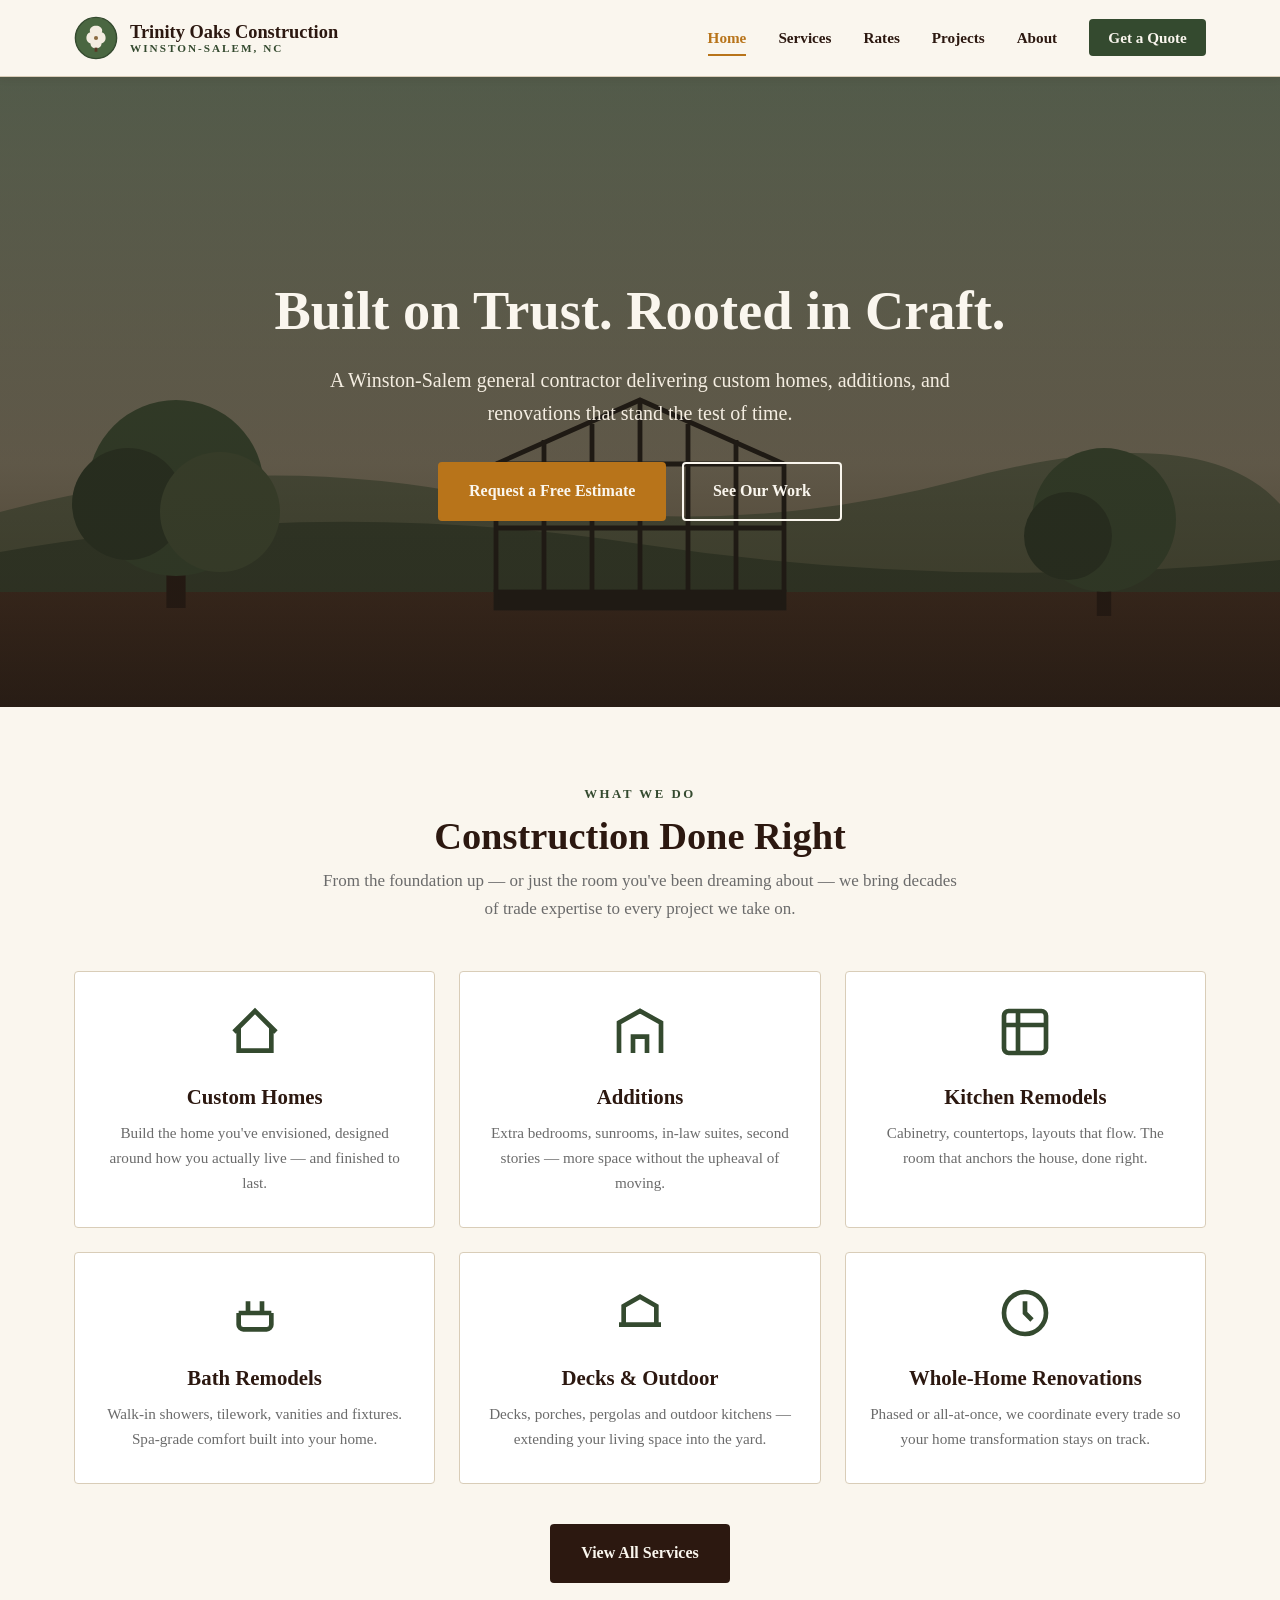
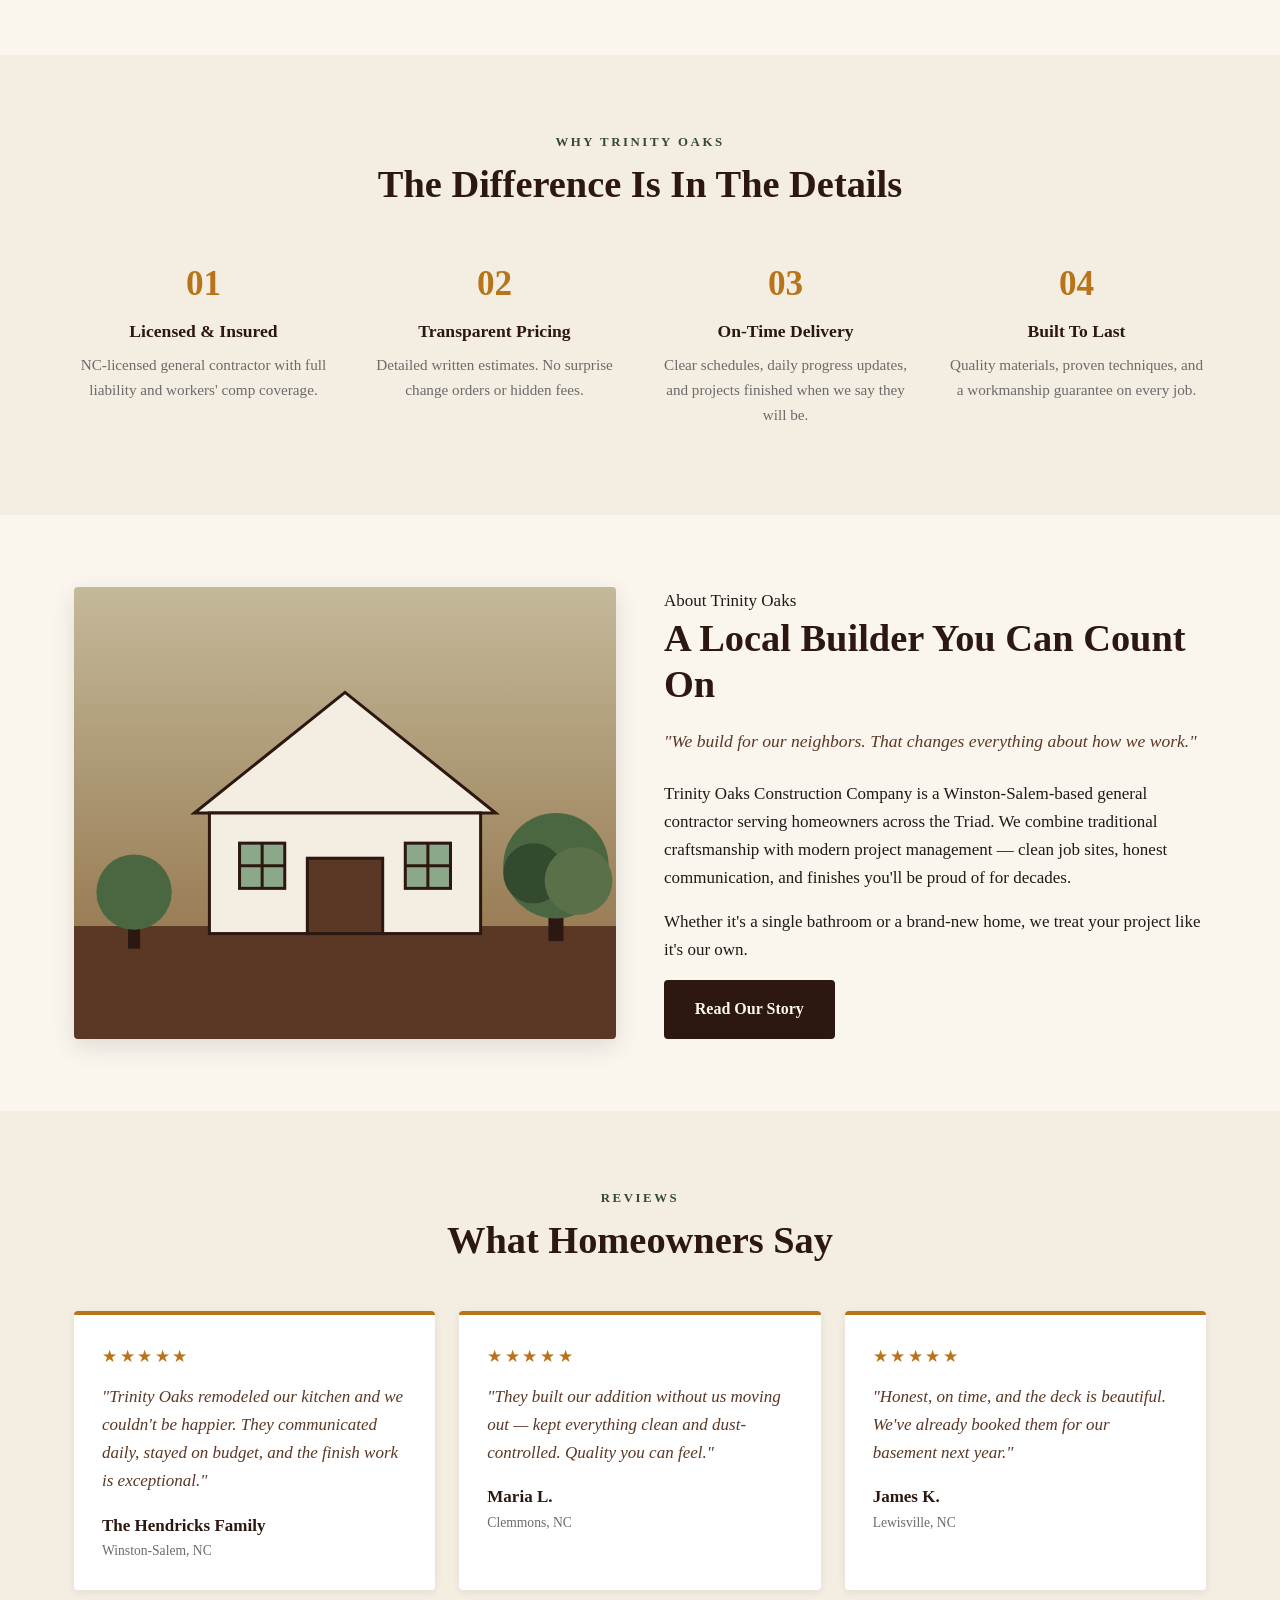
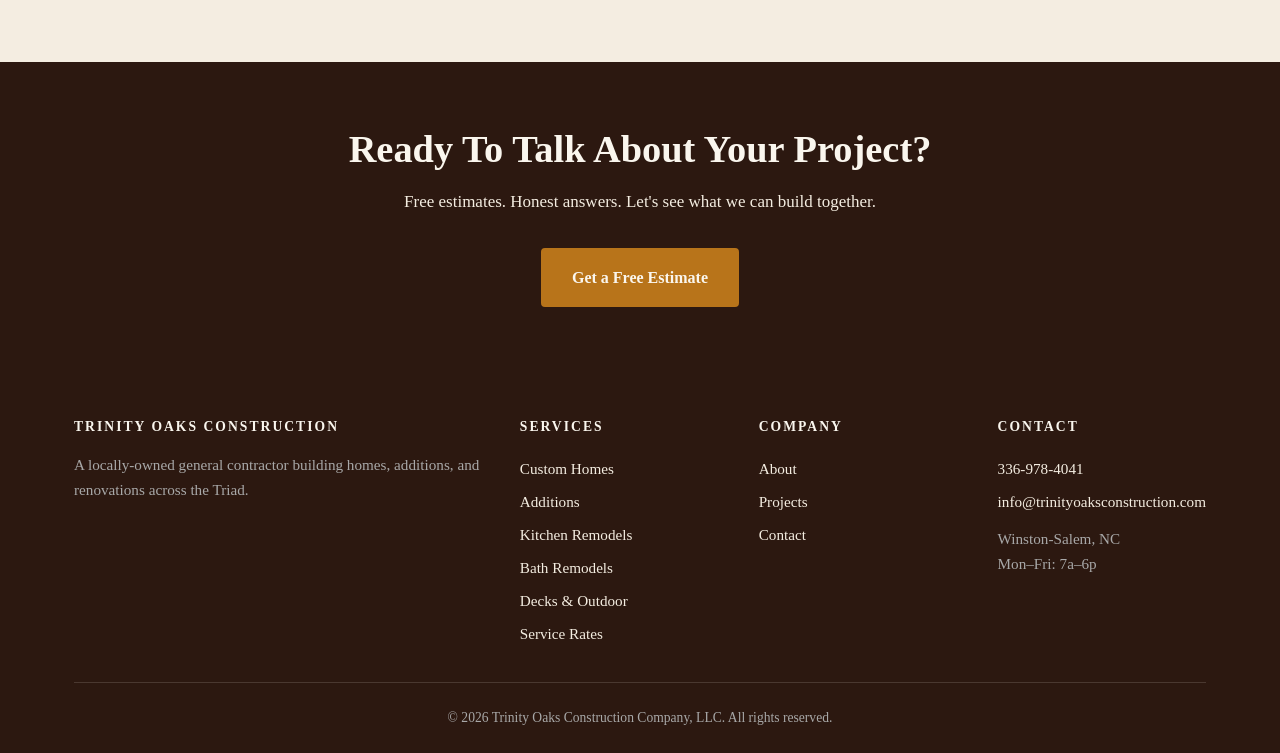
==== site/index.html @ 6d0a5853 "init commit" ====
<!DOCTYPE html>
<html lang="en">
<head>
  <meta charset="UTF-8">
  <meta name="viewport" content="width=device-width, initial-scale=1.0">
  <title>Trinity Oaks Construction Company | Winston-Salem, NC General Contractor</title>
  <meta name="description" content="Trinity Oaks Construction Company is a Winston-Salem, NC general contractor specializing in custom homes, additions, kitchen and bath remodels, and decks. Quality craftsmanship rooted in trust.">
  <meta name="keywords" content="Trinity Oaks Construction, Winston-Salem contractor, NC general contractor, home remodeling, custom homes, additions">
  <link rel="icon" type="image/svg+xml" href="images/logo.svg">
  <link rel="stylesheet" href="css/styles.css">
  <meta property="og:title" content="Trinity Oaks Construction Company">
  <meta property="og:description" content="Winston-Salem general contractor. Custom homes, additions, remodels, and outdoor living.">
  <meta property="og:type" content="website">
</head>
<body>
  <header class="site-header">
    <div class="header-inner">
      <a class="brand" href="index.html">
        <img class="brand-mark" src="images/logo.svg" alt="">
        <span class="brand-text">
          Trinity Oaks Construction
          <small>Winston-Salem, NC</small>
        </span>
      </a>
      <button class="nav-toggle" aria-label="Toggle menu" aria-expanded="false">&#9776;</button>
      <nav>
        <ul class="nav-list">
          <li><a href="index.html" class="active">Home</a></li>
          <li><a href="services.html">Services</a></li>
          <li><a href="rates.html">Rates</a></li>
          <li><a href="projects.html">Projects</a></li>
          <li><a href="about.html">About</a></li>
          <li><a href="contact.html" class="nav-cta">Get a Quote</a></li>
        </ul>
      </nav>
    </div>
  </header>

  <main>
    <section class="hero">
      <div>
        <h1>Built on Trust. Rooted in Craft.</h1>
        <p class="subhead">A Winston-Salem general contractor delivering custom homes, additions, and renovations that stand the test of time.</p>
        <div class="hero-actions">
          <a href="contact.html" class="btn btn-primary">Request a Free Estimate</a>
          <a href="projects.html" class="btn btn-outline">See Our Work</a>
        </div>
      </div>
    </section>

    <section>
      <div class="container">
        <div class="section-heading">
          <span class="eyebrow">What We Do</span>
          <h2>Construction Done Right</h2>
          <p>From the foundation up — or just the room you've been dreaming about — we bring decades of trade expertise to every project we take on.</p>
        </div>

        <div class="services-grid">
          <div class="service-card">
            <svg class="icon" viewBox="0 0 24 24" fill="none" stroke="currentColor" stroke-width="2"><path d="M3 12l9-9 9 9M5 10v10h14V10"/></svg>
            <h3>Custom Homes</h3>
            <p>Build the home you've envisioned, designed around how you actually live — and finished to last.</p>
          </div>
          <div class="service-card">
            <svg class="icon" viewBox="0 0 24 24" fill="none" stroke="currentColor" stroke-width="2"><path d="M3 21V8l9-5 9 5v13M9 21v-7h6v7"/></svg>
            <h3>Additions</h3>
            <p>Extra bedrooms, sunrooms, in-law suites, second stories — more space without the upheaval of moving.</p>
          </div>
          <div class="service-card">
            <svg class="icon" viewBox="0 0 24 24" fill="none" stroke="currentColor" stroke-width="2"><rect x="3" y="3" width="18" height="18" rx="2"/><path d="M3 9h18M9 3v18"/></svg>
            <h3>Kitchen Remodels</h3>
            <p>Cabinetry, countertops, layouts that flow. The room that anchors the house, done right.</p>
          </div>
          <div class="service-card">
            <svg class="icon" viewBox="0 0 24 24" fill="none" stroke="currentColor" stroke-width="2"><path d="M5 12h14M5 12v5a2 2 0 002 2h10a2 2 0 002-2v-5M9 7v5M15 7v5"/></svg>
            <h3>Bath Remodels</h3>
            <p>Walk-in showers, tilework, vanities and fixtures. Spa-grade comfort built into your home.</p>
          </div>
          <div class="service-card">
            <svg class="icon" viewBox="0 0 24 24" fill="none" stroke="currentColor" stroke-width="2"><path d="M3 17h18M5 17V9l7-4 7 4v8"/></svg>
            <h3>Decks &amp; Outdoor</h3>
            <p>Decks, porches, pergolas and outdoor kitchens — extending your living space into the yard.</p>
          </div>
          <div class="service-card">
            <svg class="icon" viewBox="0 0 24 24" fill="none" stroke="currentColor" stroke-width="2"><circle cx="12" cy="12" r="9"/><path d="M12 7v5l3 3"/></svg>
            <h3>Whole-Home Renovations</h3>
            <p>Phased or all-at-once, we coordinate every trade so your home transformation stays on track.</p>
          </div>
        </div>

        <div style="text-align:center; margin-top:2.5rem;">
          <a href="services.html" class="btn btn-dark">View All Services</a>
        </div>
      </div>
    </section>

    <section class="features-band">
      <div class="container">
        <div class="section-heading">
          <span class="eyebrow">Why Trinity Oaks</span>
          <h2>The Difference Is In The Details</h2>
        </div>
        <div class="features-grid">
          <div class="feature">
            <div class="num">01</div>
            <h3>Licensed &amp; Insured</h3>
            <p>NC-licensed general contractor with full liability and workers' comp coverage.</p>
          </div>
          <div class="feature">
            <div class="num">02</div>
            <h3>Transparent Pricing</h3>
            <p>Detailed written estimates. No surprise change orders or hidden fees.</p>
          </div>
          <div class="feature">
            <div class="num">03</div>
            <h3>On-Time Delivery</h3>
            <p>Clear schedules, daily progress updates, and projects finished when we say they will be.</p>
          </div>
          <div class="feature">
            <div class="num">04</div>
            <h3>Built To Last</h3>
            <p>Quality materials, proven techniques, and a workmanship guarantee on every job.</p>
          </div>
        </div>
      </div>
    </section>

    <section>
      <div class="container">
        <div class="about-grid">
          <div class="about-image" role="img" aria-label="Quality residential construction"></div>
          <div class="about-text">
            <span class="eyebrow">About Trinity Oaks</span>
            <h2>A Local Builder You Can Count On</h2>
            <p class="lead">"We build for our neighbors. That changes everything about how we work."</p>
            <p>Trinity Oaks Construction Company is a Winston-Salem-based general contractor serving homeowners across the Triad. We combine traditional craftsmanship with modern project management — clean job sites, honest communication, and finishes you'll be proud of for decades.</p>
            <p>Whether it's a single bathroom or a brand-new home, we treat your project like it's our own.</p>
            <a href="about.html" class="btn btn-dark">Read Our Story</a>
          </div>
        </div>
      </div>
    </section>

    <section class="features-band">
      <div class="container">
        <div class="section-heading">
          <span class="eyebrow">Reviews</span>
          <h2>What Homeowners Say</h2>
        </div>
        <div class="testimonials">
          <div class="testimonial">
            <div class="stars">&#9733;&#9733;&#9733;&#9733;&#9733;</div>
            <p>"Trinity Oaks remodeled our kitchen and we couldn't be happier. They communicated daily, stayed on budget, and the finish work is exceptional."</p>
            <cite>The Hendricks Family<small>Winston-Salem, NC</small></cite>
          </div>
          <div class="testimonial">
            <div class="stars">&#9733;&#9733;&#9733;&#9733;&#9733;</div>
            <p>"They built our addition without us moving out — kept everything clean and dust-controlled. Quality you can feel."</p>
            <cite>Maria L.<small>Clemmons, NC</small></cite>
          </div>
          <div class="testimonial">
            <div class="stars">&#9733;&#9733;&#9733;&#9733;&#9733;</div>
            <p>"Honest, on time, and the deck is beautiful. We've already booked them for our basement next year."</p>
            <cite>James K.<small>Lewisville, NC</small></cite>
          </div>
        </div>
      </div>
    </section>

    <section class="cta-band">
      <div>
        <h2>Ready To Talk About Your Project?</h2>
        <p>Free estimates. Honest answers. Let's see what we can build together.</p>
        <a href="contact.html" class="btn btn-primary">Get a Free Estimate</a>
      </div>
    </section>
  </main>

  <footer class="site-footer">
    <div class="container">
      <div class="footer-grid">
        <div class="footer-brand">
          <h4>Trinity Oaks Construction</h4>
          <p>A locally-owned general contractor building homes, additions, and renovations across the Triad.</p>
        </div>
        <div>
          <h4>Services</h4>
          <a href="services.html#custom-homes">Custom Homes</a>
          <a href="services.html#additions">Additions</a>
          <a href="services.html#kitchen">Kitchen Remodels</a>
          <a href="services.html#bath">Bath Remodels</a>
          <a href="services.html#decks">Decks &amp; Outdoor</a>
          <a href="rates.html">Service Rates</a>
        </div>
        <div>
          <h4>Company</h4>
          <a href="about.html">About</a>
          <a href="projects.html">Projects</a>
          <a href="contact.html">Contact</a>
        </div>
        <div>
          <h4>Contact</h4>
          <a href="tel:+13369784041">336-978-4041</a>
          <a href="mailto:info@trinityoaksconstruction.com">info@trinityoaksconstruction.com</a>
          <p style="color:#a8a8a8;margin-top:0.5rem;">Winston-Salem, NC<br>Mon&ndash;Fri: 7a&ndash;6p</p>
        </div>
      </div>
      <div class="footer-bottom">
        &copy; <span id="year">2026</span> Trinity Oaks Construction Company, LLC. All rights reserved.
      </div>
    </div>
  </footer>

  <script>document.getElementById('year').textContent = new Date().getFullYear();</script>
  <script src="js/nav.js"></script>
</body>
</html>
---- site/css/styles.css ----
/* Trinity Oaks Construction Company — site styles */

:root {
  --oak-dark: #2c1810;
  --oak-bark: #5a3825;
  --oak-leaf: #4a6741;
  --oak-leaf-dark: #344a2f;
  --oak-acorn: #8b6a3f;
  --sand: #f4ede1;
  --cream: #faf6ee;
  --stone: #6b6b6b;
  --stone-light: #a8a8a8;
  --line: #d9cdb8;
  --ink: #1f1a14;
  --accent: #b8741a;
  --shadow: 0 2px 8px rgba(44, 24, 16, 0.08);
  --shadow-lg: 0 8px 24px rgba(44, 24, 16, 0.12);
  --radius: 4px;
  --container: 1180px;
}

* { box-sizing: border-box; margin: 0; padding: 0; }

html { scroll-behavior: smooth; }

body {
  font-family: 'Georgia', 'Times New Roman', serif;
  color: var(--ink);
  background: var(--cream);
  line-height: 1.65;
  font-size: 17px;
  -webkit-font-smoothing: antialiased;
}

h1, h2, h3, h4 {
  font-family: 'Georgia', serif;
  color: var(--oak-dark);
  font-weight: 700;
  line-height: 1.2;
}

h1 { font-size: clamp(2rem, 5vw, 3.4rem); margin-bottom: 1rem; }
h2 { font-size: clamp(1.6rem, 3.5vw, 2.4rem); margin-bottom: 1rem; }
h3 { font-size: 1.3rem; margin-bottom: 0.6rem; }

p { margin-bottom: 1rem; }

a { color: var(--oak-leaf-dark); text-decoration: none; }
a:hover { color: var(--accent); }

.container {
  max-width: var(--container);
  margin: 0 auto;
  padding: 0 1.5rem;
}

/* Header */
.site-header {
  background: var(--cream);
  border-bottom: 1px solid var(--line);
  position: sticky;
  top: 0;
  z-index: 100;
  box-shadow: var(--shadow);
}

.header-inner {
  display: flex;
  align-items: center;
  justify-content: space-between;
  padding: 1rem 1.5rem;
  max-width: var(--container);
  margin: 0 auto;
}

.brand {
  display: flex;
  align-items: center;
  gap: 0.75rem;
  font-family: 'Georgia', serif;
  font-weight: 700;
  color: var(--oak-dark);
  font-size: 1.15rem;
  line-height: 1.1;
}

.brand:hover { color: var(--oak-dark); }

.brand-mark {
  width: 44px;
  height: 44px;
  flex-shrink: 0;
}

.brand-text { display: flex; flex-direction: column; }
.brand-text small {
  font-size: 0.7rem;
  letter-spacing: 0.18em;
  color: var(--oak-leaf-dark);
  font-weight: 600;
  text-transform: uppercase;
}

/* Nav */
.nav-toggle {
  display: none;
  background: none;
  border: none;
  cursor: pointer;
  padding: 0.5rem;
  font-size: 1.5rem;
  color: var(--oak-dark);
}

.nav-list {
  display: flex;
  list-style: none;
  gap: 2rem;
  align-items: center;
}

.nav-list a {
  color: var(--oak-dark);
  font-weight: 600;
  font-size: 0.95rem;
  padding: 0.5rem 0;
  border-bottom: 2px solid transparent;
  transition: border-color 0.2s, color 0.2s;
}

.nav-list a:hover, .nav-list a.active {
  color: var(--accent);
  border-bottom-color: var(--accent);
}

.nav-cta {
  background: var(--oak-leaf-dark);
  color: var(--cream) !important;
  padding: 0.6rem 1.2rem !important;
  border-radius: var(--radius);
  border: none !important;
}

.nav-cta:hover { background: var(--accent); }

/* Hero */
.hero {
  background:
    linear-gradient(rgba(31, 26, 20, 0.55), rgba(31, 26, 20, 0.65)),
    url('../images/hero.svg') center/cover;
  color: var(--cream);
  padding: 6rem 1.5rem 5rem;
  text-align: center;
  min-height: 70vh;
  display: flex;
  align-items: center;
  justify-content: center;
}

.hero h1 { color: var(--cream); margin-bottom: 1.2rem; }
.hero .subhead {
  font-size: 1.25rem;
  max-width: 700px;
  margin: 0 auto 2rem;
  color: var(--sand);
}

.hero-actions {
  display: flex;
  gap: 1rem;
  justify-content: center;
  flex-wrap: wrap;
}

/* Buttons */
.btn {
  display: inline-block;
  padding: 0.9rem 1.8rem;
  border-radius: var(--radius);
  font-weight: 700;
  font-size: 1rem;
  border: 2px solid transparent;
  cursor: pointer;
  transition: all 0.2s;
  text-decoration: none;
  font-family: inherit;
}

.btn-primary {
  background: var(--accent);
  color: var(--cream);
  border-color: var(--accent);
}

.btn-primary:hover {
  background: var(--oak-bark);
  border-color: var(--oak-bark);
  color: var(--cream);
}

.btn-outline {
  background: transparent;
  color: var(--cream);
  border-color: var(--cream);
}

.btn-outline:hover {
  background: var(--cream);
  color: var(--oak-dark);
}

.btn-dark {
  background: var(--oak-dark);
  color: var(--cream);
  border-color: var(--oak-dark);
}

.btn-dark:hover {
  background: var(--accent);
  border-color: var(--accent);
  color: var(--cream);
}

/* Sections */
section { padding: 4.5rem 0; }

.section-heading {
  text-align: center;
  margin-bottom: 3rem;
}

.section-heading h2 { margin-bottom: 0.5rem; }
.section-heading .eyebrow {
  display: inline-block;
  text-transform: uppercase;
  letter-spacing: 0.2em;
  font-size: 0.8rem;
  font-weight: 700;
  color: var(--oak-leaf-dark);
  margin-bottom: 0.5rem;
}

.section-heading p {
  max-width: 640px;
  margin: 0.5rem auto 0;
  color: var(--stone);
}

/* Services grid */
.services-grid {
  display: grid;
  grid-template-columns: repeat(auto-fit, minmax(280px, 1fr));
  gap: 1.5rem;
}

.service-card {
  background: white;
  border: 1px solid var(--line);
  border-radius: var(--radius);
  padding: 2rem 1.5rem;
  text-align: center;
  transition: transform 0.2s, box-shadow 0.2s;
}

.service-card:hover {
  transform: translateY(-4px);
  box-shadow: var(--shadow-lg);
}

.service-card .icon {
  width: 56px;
  height: 56px;
  margin: 0 auto 1rem;
  color: var(--oak-leaf-dark);
}

.service-card h3 { color: var(--oak-dark); }
.service-card p { color: var(--stone); font-size: 0.95rem; margin: 0; }

/* Features (why choose) */
.features-band {
  background: var(--sand);
}

.features-grid {
  display: grid;
  grid-template-columns: repeat(auto-fit, minmax(240px, 1fr));
  gap: 2rem;
}

.feature {
  text-align: center;
}

.feature .num {
  display: inline-block;
  font-family: 'Georgia', serif;
  font-size: 2.2rem;
  font-weight: 700;
  color: var(--accent);
  margin-bottom: 0.5rem;
}

.feature h3 { font-size: 1.1rem; }
.feature p { color: var(--stone); font-size: 0.95rem; }

/* CTA band */
.cta-band {
  background: var(--oak-dark);
  color: var(--cream);
  text-align: center;
  padding: 4rem 1.5rem;
}

.cta-band h2 { color: var(--cream); margin-bottom: 1rem; }
.cta-band p { color: var(--sand); margin-bottom: 2rem; max-width: 600px; margin-left: auto; margin-right: auto; }

/* Footer */
.site-footer {
  background: var(--oak-dark);
  color: var(--sand);
  padding: 3rem 0 1.5rem;
  font-size: 0.95rem;
}

.footer-grid {
  display: grid;
  grid-template-columns: 2fr 1fr 1fr 1fr;
  gap: 2rem;
  margin-bottom: 2rem;
}

.footer-grid h4 {
  color: var(--cream);
  text-transform: uppercase;
  letter-spacing: 0.15em;
  font-size: 0.85rem;
  margin-bottom: 1rem;
}

.footer-grid a { color: var(--sand); display: block; padding: 0.25rem 0; }
.footer-grid a:hover { color: var(--accent); }

.footer-brand p { color: var(--stone-light); }

.footer-bottom {
  border-top: 1px solid rgba(244, 237, 225, 0.15);
  padding-top: 1.5rem;
  text-align: center;
  color: var(--stone-light);
  font-size: 0.85rem;
}

/* About */
.about-grid {
  display: grid;
  grid-template-columns: 1fr 1fr;
  gap: 3rem;
  align-items: center;
}

.about-image {
  width: 100%;
  height: 100%;
  min-height: 400px;
  background: var(--oak-leaf) url('../images/about.svg') center/cover;
  border-radius: var(--radius);
  box-shadow: var(--shadow-lg);
}

.about-text h2 { margin-bottom: 1.2rem; }
.about-text .lead { font-size: 1.1rem; color: var(--oak-bark); font-style: italic; margin-bottom: 1.5rem; }

/* Page header (sub-pages) */
.page-header {
  background:
    linear-gradient(rgba(44, 24, 16, 0.78), rgba(44, 24, 16, 0.78)),
    url('../images/hero.svg') center/cover;
  color: var(--cream);
  padding: 5rem 1.5rem 4rem;
  text-align: center;
}

.page-header h1 { color: var(--cream); }
.page-header .breadcrumb {
  color: var(--sand);
  font-size: 0.95rem;
  margin-top: 0.5rem;
}
.page-header .breadcrumb a { color: var(--sand); }

/* Service detail list */
.service-list {
  display: grid;
  grid-template-columns: repeat(auto-fit, minmax(320px, 1fr));
  gap: 2rem;
}

.service-detail {
  background: white;
  border: 1px solid var(--line);
  border-left: 4px solid var(--oak-leaf-dark);
  border-radius: var(--radius);
  padding: 2rem;
}

.service-detail h3 {
  color: var(--oak-dark);
  display: flex;
  align-items: center;
  gap: 0.75rem;
}

.service-detail .icon {
  width: 32px;
  height: 32px;
  color: var(--oak-leaf-dark);
  flex-shrink: 0;
}

.service-detail ul {
  list-style: none;
  margin-top: 1rem;
}

.service-detail li {
  padding-left: 1.5rem;
  position: relative;
  margin-bottom: 0.5rem;
  color: var(--stone);
}

.service-detail li::before {
  content: "✓";
  position: absolute;
  left: 0;
  color: var(--oak-leaf-dark);
  font-weight: 700;
}

/* Projects gallery */
.gallery-grid {
  display: grid;
  grid-template-columns: repeat(auto-fill, minmax(280px, 1fr));
  gap: 1.5rem;
}

.project-card {
  background: white;
  border-radius: var(--radius);
  overflow: hidden;
  box-shadow: var(--shadow);
  transition: transform 0.2s, box-shadow 0.2s;
}

.project-card:hover { transform: translateY(-4px); box-shadow: var(--shadow-lg); }

.project-card .img {
  width: 100%;
  height: 200px;
  background-size: cover;
  background-position: center;
  background-color: var(--oak-leaf);
}

.project-card .body { padding: 1.25rem; }
.project-card h3 { font-size: 1.1rem; margin-bottom: 0.25rem; }
.project-card .tag {
  display: inline-block;
  background: var(--sand);
  color: var(--oak-bark);
  padding: 0.2rem 0.7rem;
  border-radius: 100px;
  font-size: 0.8rem;
  font-weight: 600;
  margin-bottom: 0.5rem;
}
.project-card p { color: var(--stone); font-size: 0.9rem; margin: 0; }

/* Contact */
.contact-grid {
  display: grid;
  grid-template-columns: 1fr 1.2fr;
  gap: 3rem;
}

.contact-info h3 { margin-top: 1.5rem; margin-bottom: 0.3rem; font-size: 1rem; text-transform: uppercase; letter-spacing: 0.15em; color: var(--oak-leaf-dark); }
.contact-info p { margin-bottom: 0.4rem; color: var(--stone); }
.contact-info a { color: var(--oak-dark); font-weight: 600; }

.contact-form {
  background: white;
  border: 1px solid var(--line);
  border-radius: var(--radius);
  padding: 2rem;
}

.form-row {
  display: grid;
  grid-template-columns: 1fr 1fr;
  gap: 1rem;
}

.form-group { margin-bottom: 1.2rem; }
.form-group label {
  display: block;
  font-weight: 600;
  margin-bottom: 0.35rem;
  font-size: 0.9rem;
  color: var(--oak-dark);
}

.form-group input,
.form-group select,
.form-group textarea {
  width: 100%;
  padding: 0.7rem 0.85rem;
  border: 1px solid var(--line);
  border-radius: var(--radius);
  font-family: inherit;
  font-size: 1rem;
  background: var(--cream);
}

.form-group input:focus,
.form-group select:focus,
.form-group textarea:focus {
  outline: none;
  border-color: var(--oak-leaf-dark);
  background: white;
}

.form-group textarea { resize: vertical; min-height: 120px; }

.form-note { font-size: 0.85rem; color: var(--stone); margin-top: 1rem; }

/* Testimonials */
.testimonials {
  display: grid;
  grid-template-columns: repeat(auto-fit, minmax(280px, 1fr));
  gap: 1.5rem;
}

.testimonial {
  background: white;
  border-radius: var(--radius);
  padding: 1.75rem;
  border-top: 4px solid var(--accent);
  box-shadow: var(--shadow);
}

.testimonial .stars { color: var(--accent); margin-bottom: 0.75rem; letter-spacing: 0.15em; }
.testimonial p { font-style: italic; color: var(--oak-bark); }
.testimonial cite {
  display: block;
  margin-top: 1rem;
  font-style: normal;
  font-weight: 700;
  color: var(--oak-dark);
}
.testimonial cite small { display: block; font-weight: 400; color: var(--stone); font-size: 0.85rem; }

/* Responsive */
@media (max-width: 860px) {
  .nav-toggle { display: block; }
  .nav-list {
    display: none;
    position: absolute;
    top: 100%;
    left: 0;
    right: 0;
    background: var(--cream);
    flex-direction: column;
    gap: 0;
    padding: 1rem 1.5rem;
    border-top: 1px solid var(--line);
    box-shadow: var(--shadow-lg);
  }
  .nav-list.open { display: flex; }
  .nav-list li { width: 100%; }
  .nav-list a { display: block; padding: 0.75rem 0; border-bottom: 1px solid var(--line); }
  .nav-cta { text-align: center; margin-top: 0.5rem; }

  .about-grid { grid-template-columns: 1fr; }
  .about-image { min-height: 280px; }

  .contact-grid { grid-template-columns: 1fr; }
  .form-row { grid-template-columns: 1fr; }

  .footer-grid { grid-template-columns: 1fr 1fr; }

  .hero { padding: 4rem 1.5rem 3rem; min-height: auto; }
  section { padding: 3rem 0; }
}

@media (max-width: 500px) {
  .footer-grid { grid-template-columns: 1fr; }
  .hero-actions { flex-direction: column; align-items: stretch; }
  .hero-actions .btn { width: 100%; }
}
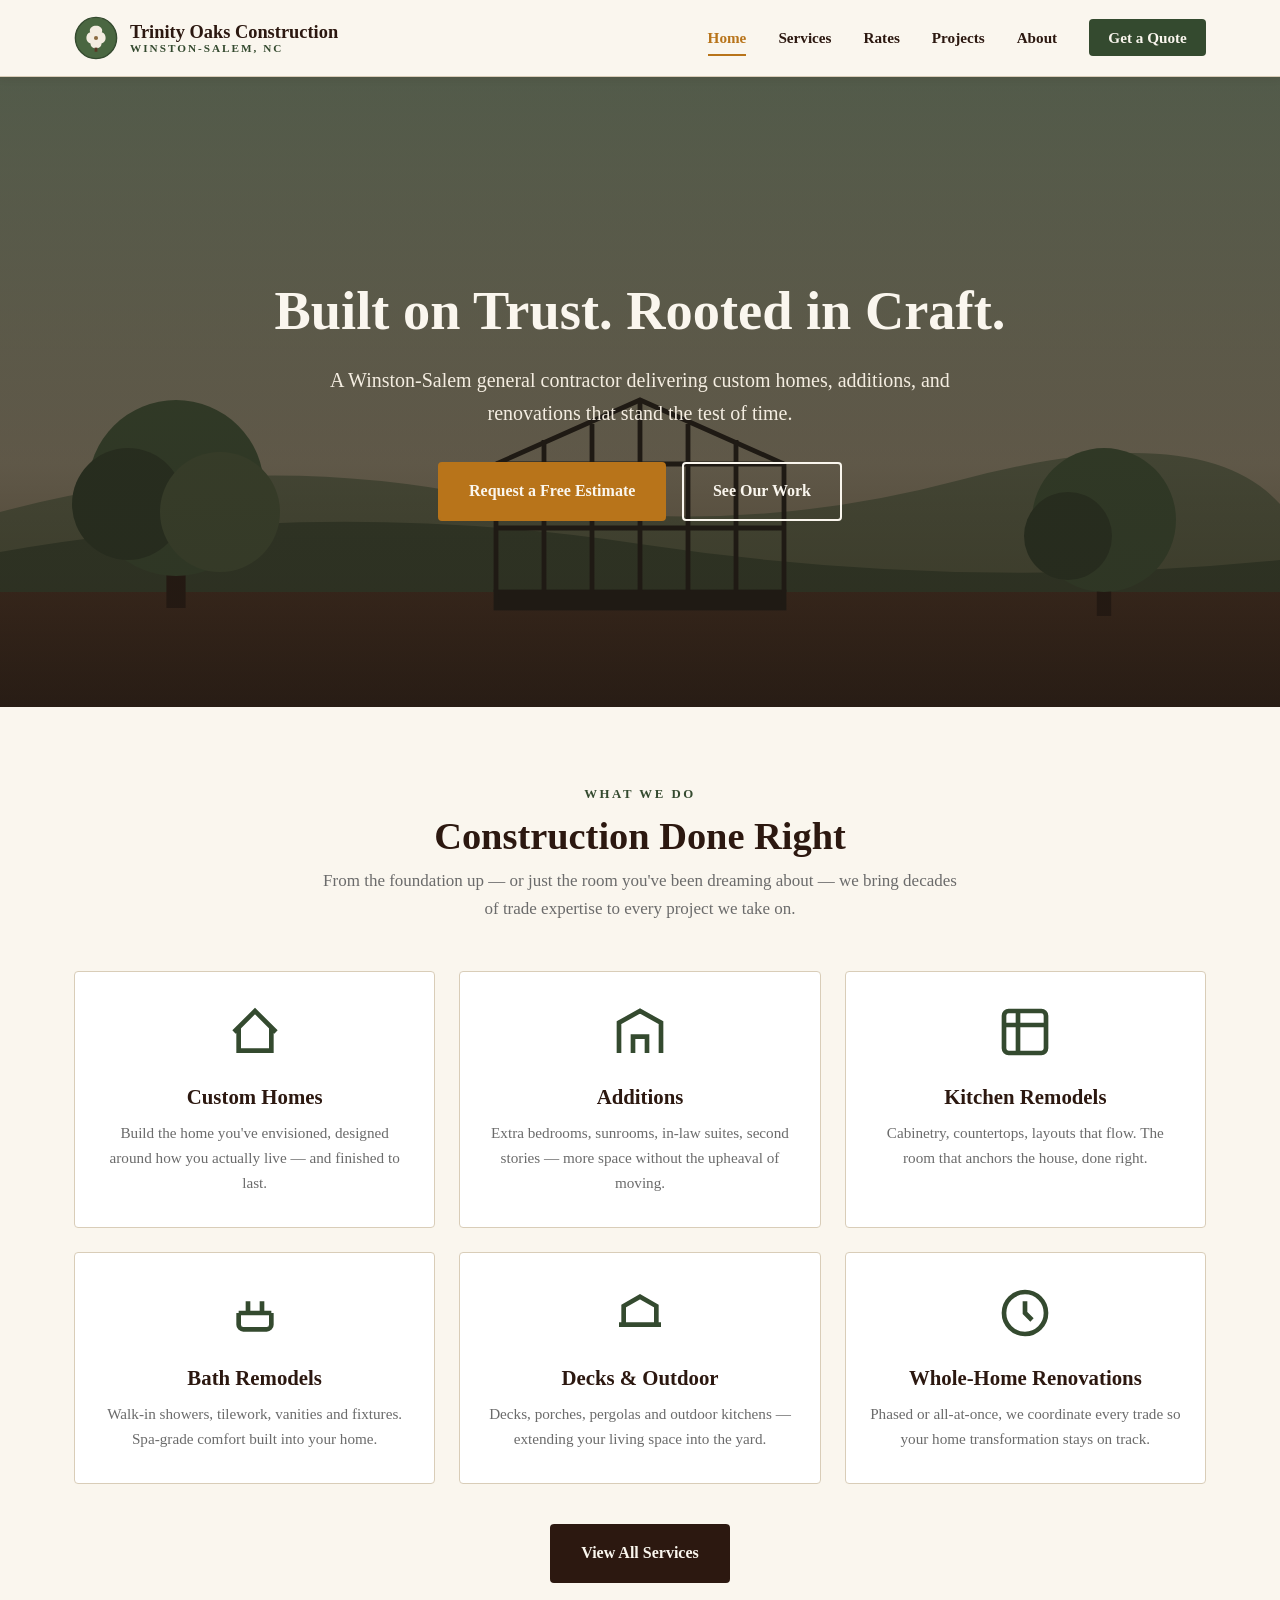
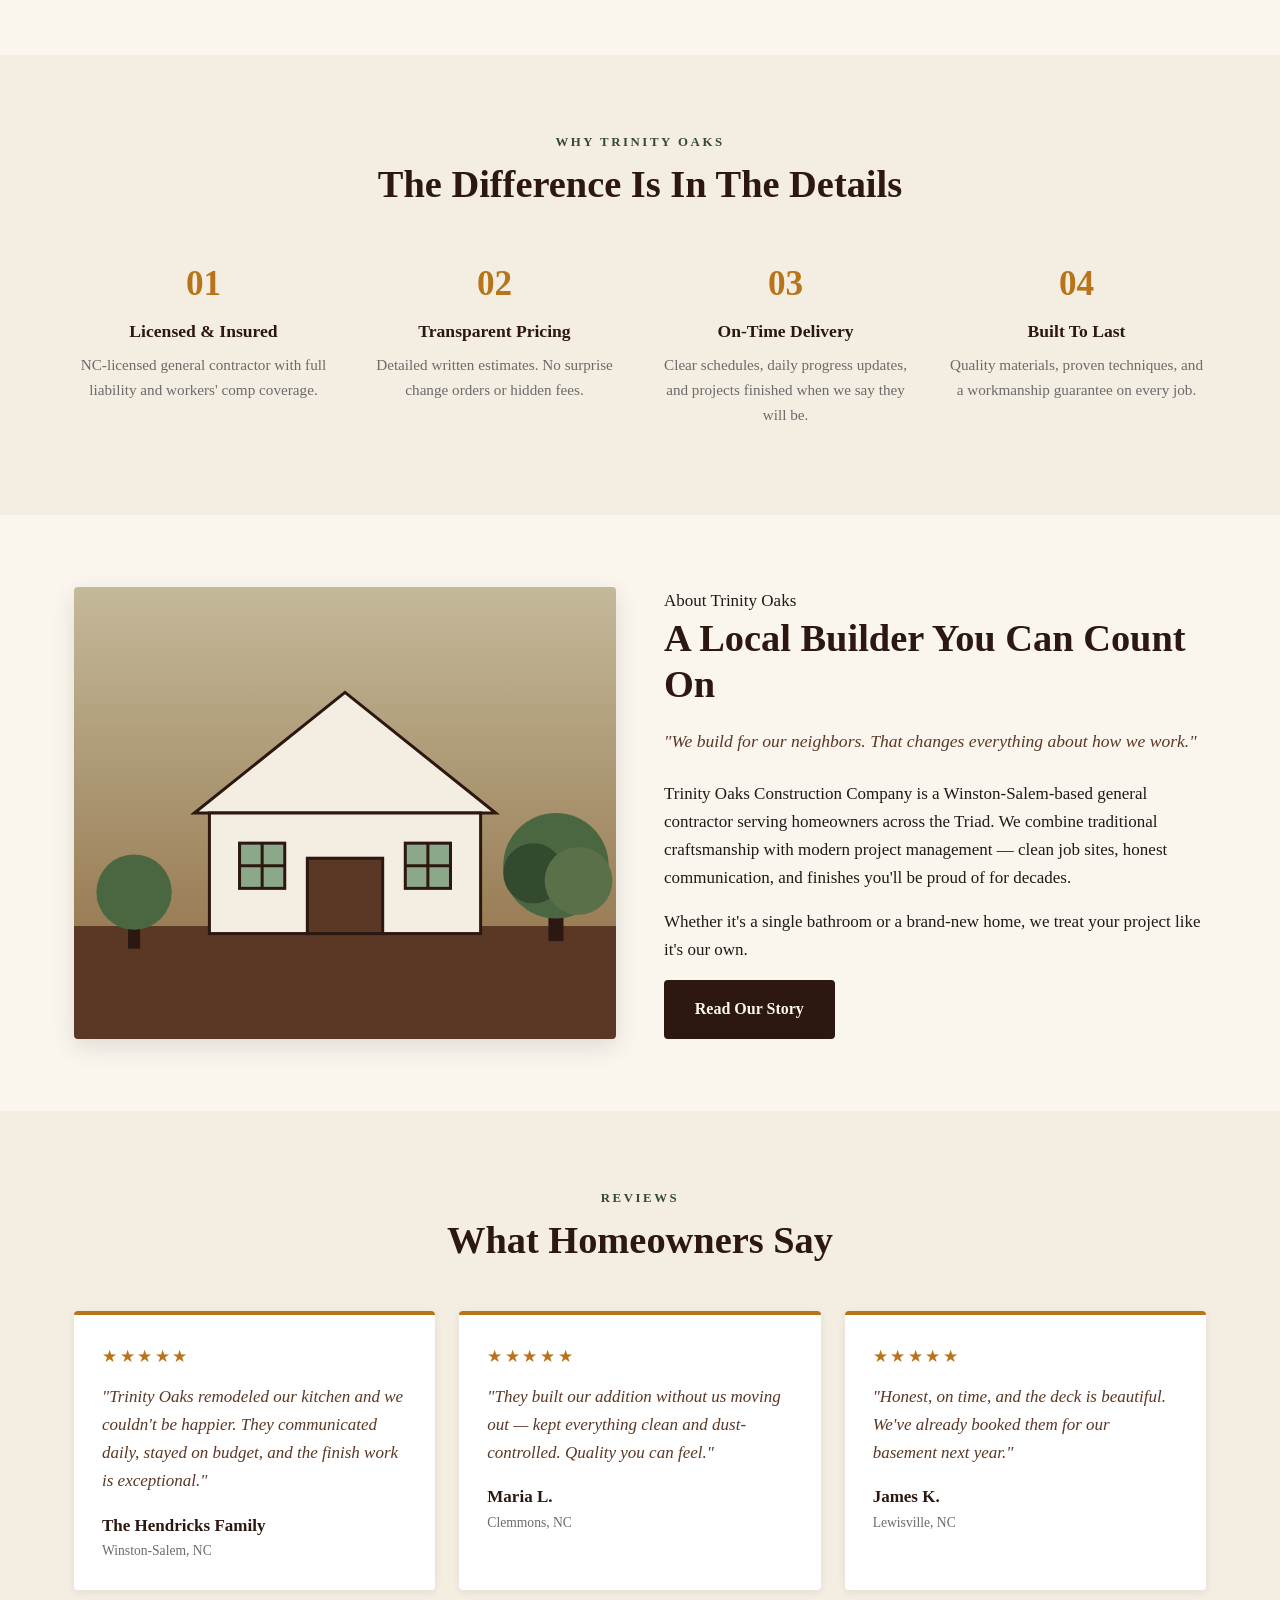
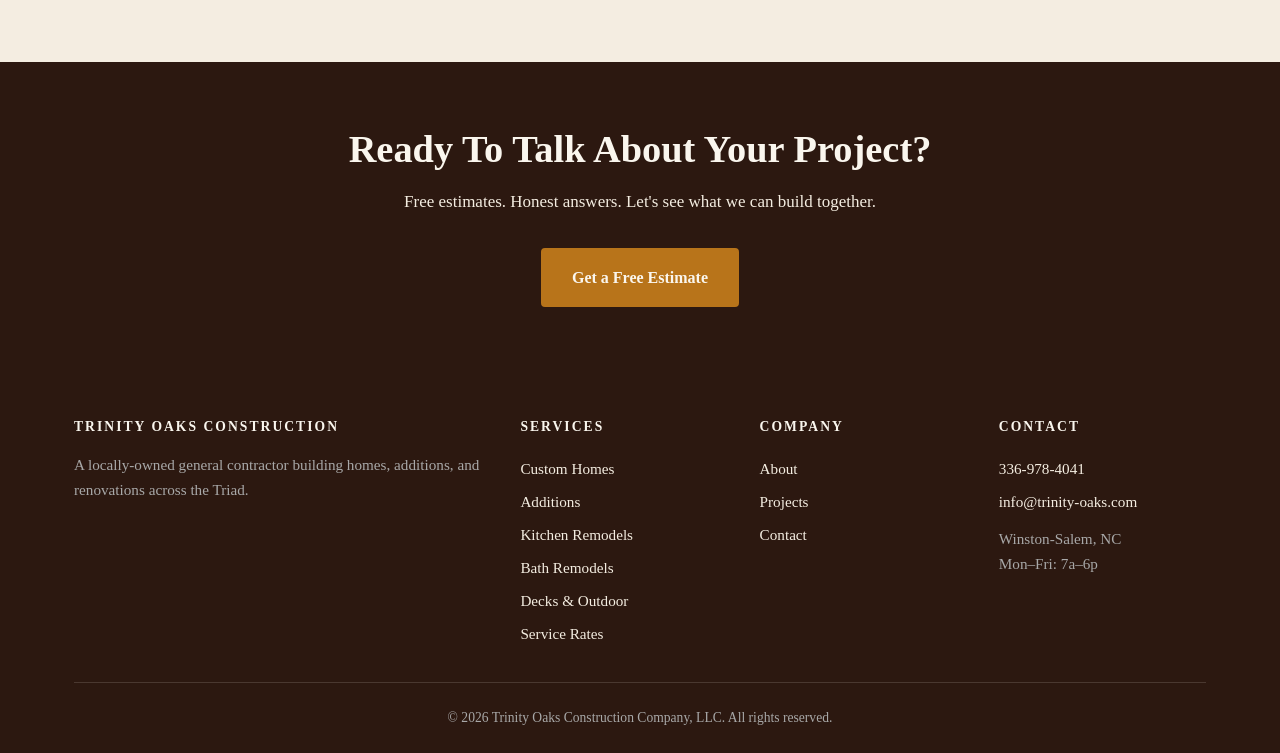
==== commit 0e4a2c0c: "Prep site for Cloudflare Pages deployment - Point sitemap.xml, robots.txt, and footer/contact/nav.js" ====
--- a/site/index.html
+++ b/site/index.html
@@ -8,6 +8,7 @@
   <meta name="keywords" content="Trinity Oaks Construction, Winston-Salem contractor, NC general contractor, home remodeling, custom homes, additions">
   <link rel="icon" type="image/svg+xml" href="images/logo.svg">
   <link rel="stylesheet" href="css/styles.css">
+  <link rel="canonical" href="https://trinity-oaks.com/">
   <meta property="og:title" content="Trinity Oaks Construction Company">
   <meta property="og:description" content="Winston-Salem general contractor. Custom homes, additions, remodels, and outdoor living.">
   <meta property="og:type" content="website">
@@ -202,7 +203,7 @@
         <div>
           <h4>Contact</h4>
           <a href="tel:+13369784041">336-978-4041</a>
-          <a href="mailto:info@trinityoaksconstruction.com">info@trinityoaksconstruction.com</a>
+          <a href="mailto:info@trinity-oaks.com">info@trinity-oaks.com</a>
           <p style="color:#a8a8a8;margin-top:0.5rem;">Winston-Salem, NC<br>Mon&ndash;Fri: 7a&ndash;6p</p>
         </div>
       </div>
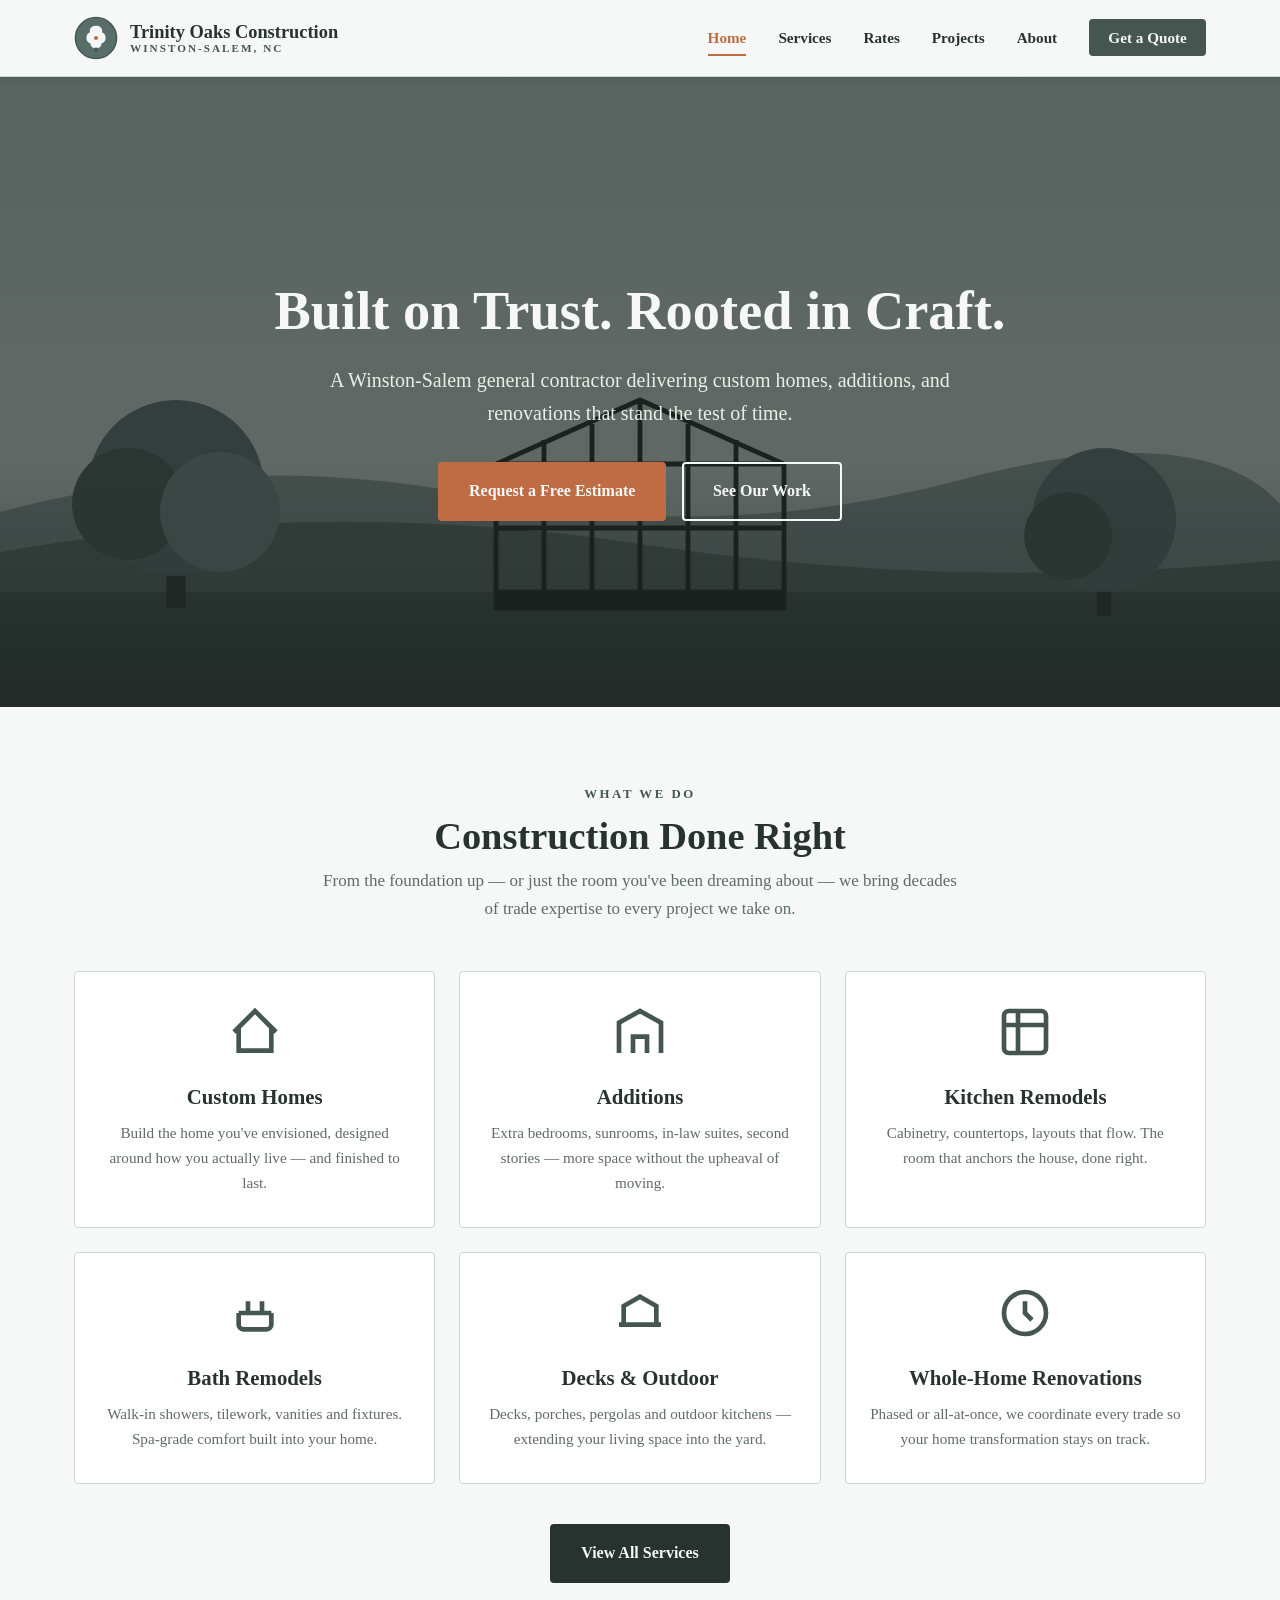
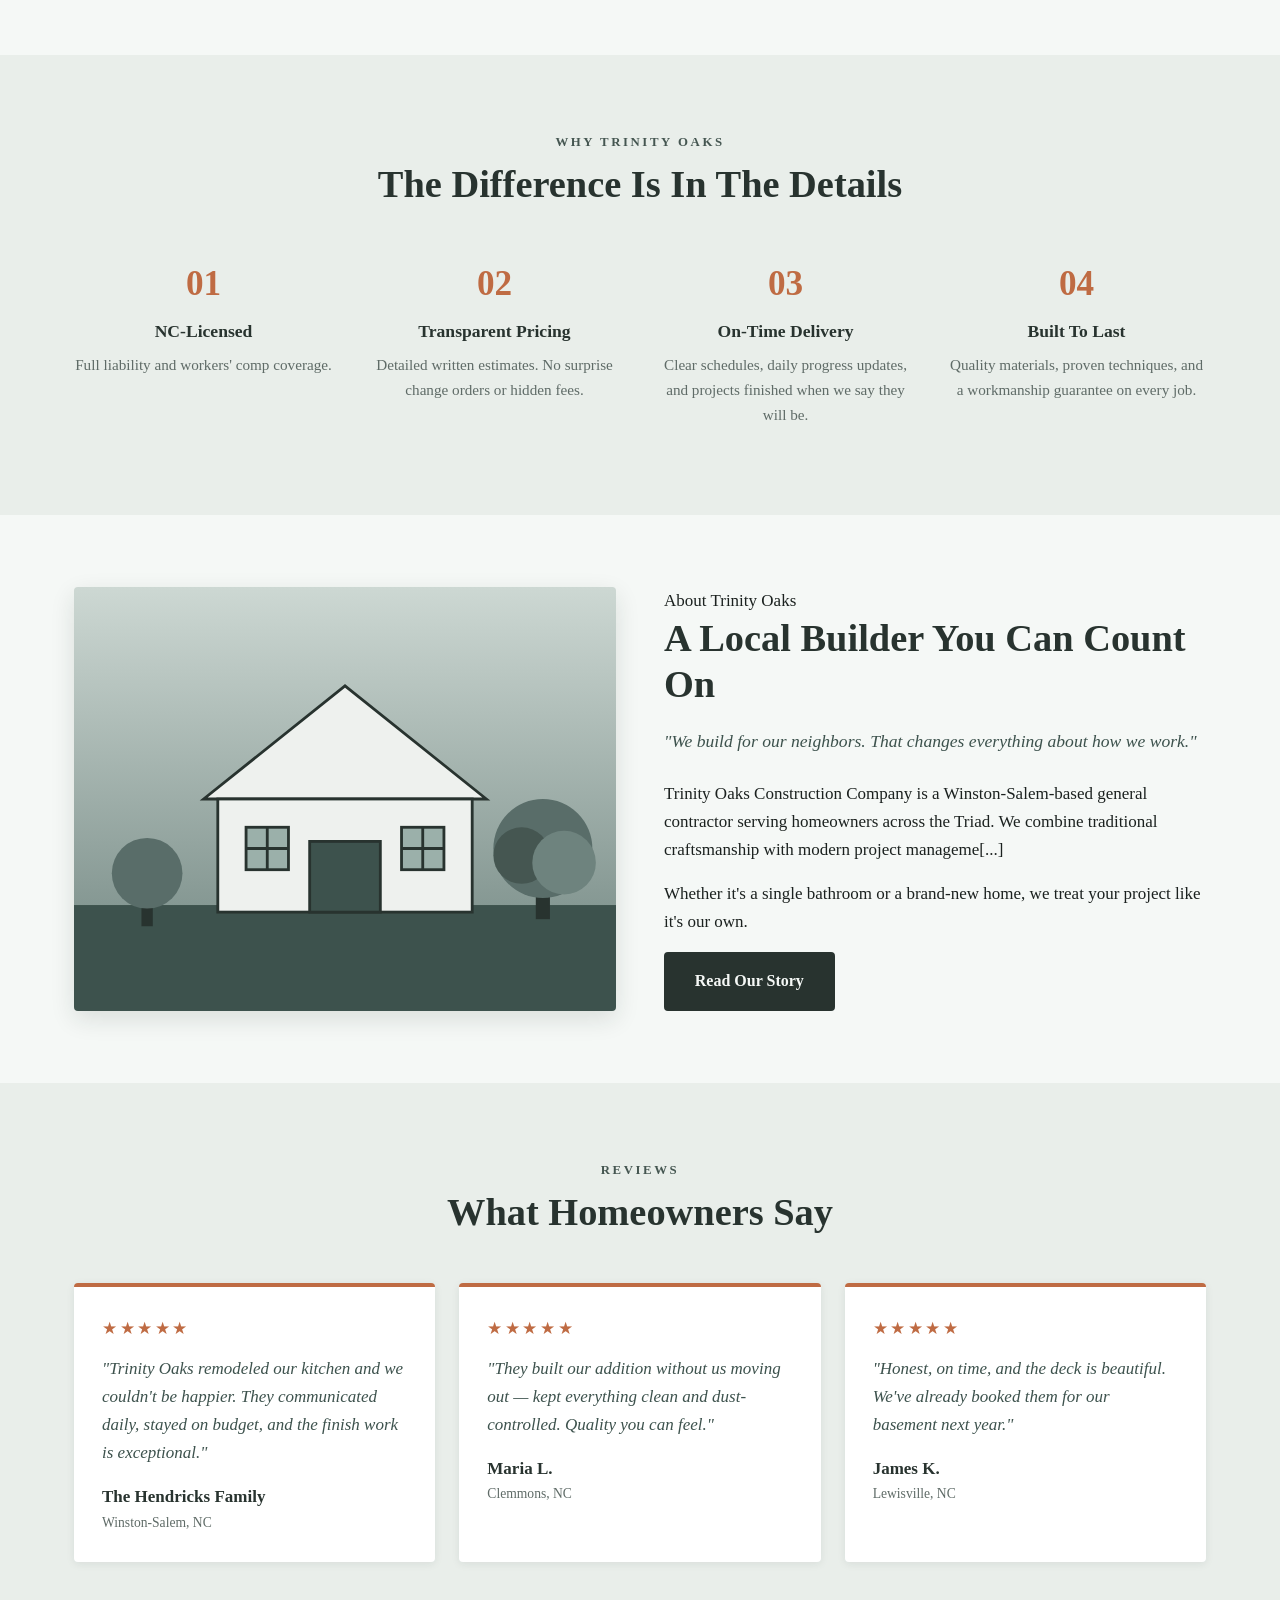
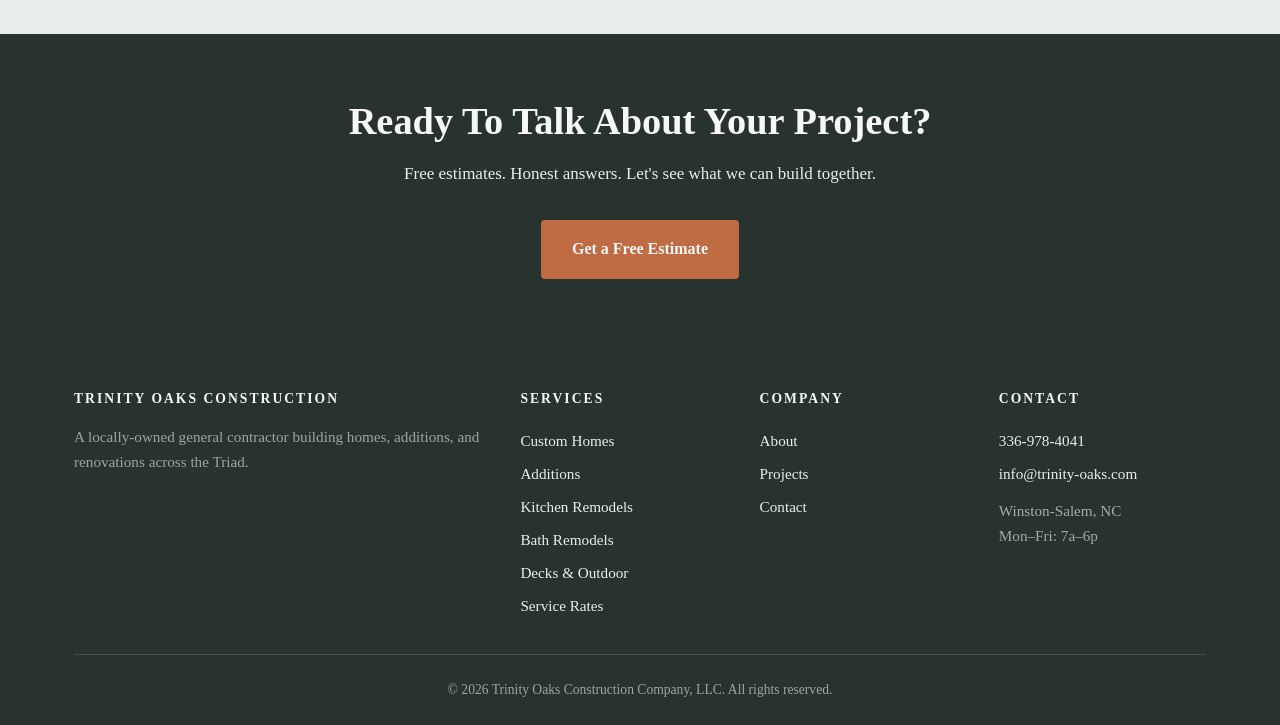
==== commit 1092eb41: "Remove "Licensed & Insured" heading and "general contractor" from first feature section" ====
--- a/site/index.html
+++ b/site/index.html
@@ -4,7 +4,7 @@
   <meta charset="UTF-8">
   <meta name="viewport" content="width=device-width, initial-scale=1.0">
   <title>Trinity Oaks Construction Company | Winston-Salem, NC General Contractor</title>
-  <meta name="description" content="Trinity Oaks Construction Company is a Winston-Salem, NC general contractor specializing in custom homes, additions, kitchen and bath remodels, and decks. Quality craftsmanship rooted in trust.">
+  <meta name="description" content="Trinity Oaks Construction Company is a Winston-Salem, NC general contractor specializing in custom homes, additions, kitchen and bath remodels, and decks. Qualit[...]
   <meta name="keywords" content="Trinity Oaks Construction, Winston-Salem contractor, NC general contractor, home remodeling, custom homes, additions">
   <link rel="icon" type="image/svg+xml" href="images/logo.svg">
   <link rel="stylesheet" href="css/styles.css">
@@ -105,8 +105,8 @@
         <div class="features-grid">
           <div class="feature">
             <div class="num">01</div>
-            <h3>Licensed &amp; Insured</h3>
-            <p>NC-licensed general contractor with full liability and workers' comp coverage.</p>
+            <h3>NC-Licensed</h3>
+            <p>Full liability and workers' comp coverage.</p>
           </div>
           <div class="feature">
             <div class="num">02</div>
@@ -135,7 +135,7 @@
             <span class="eyebrow">About Trinity Oaks</span>
             <h2>A Local Builder You Can Count On</h2>
             <p class="lead">"We build for our neighbors. That changes everything about how we work."</p>
-            <p>Trinity Oaks Construction Company is a Winston-Salem-based general contractor serving homeowners across the Triad. We combine traditional craftsmanship with modern project management — clean job sites, honest communication, and finishes you'll be proud of for decades.</p>
+            <p>Trinity Oaks Construction Company is a Winston-Salem-based general contractor serving homeowners across the Triad. We combine traditional craftsmanship with modern project manageme[...]
             <p>Whether it's a single bathroom or a brand-new home, we treat your project like it's our own.</p>
             <a href="about.html" class="btn btn-dark">Read Our Story</a>
           </div>
--- a/site/css/styles.css
+++ b/site/css/styles.css
@@ -1,20 +1,21 @@
 /* Trinity Oaks Construction Company — site styles */
 
 :root {
-  --oak-dark: #2c1810;
-  --oak-bark: #5a3825;
-  --oak-leaf: #4a6741;
-  --oak-leaf-dark: #344a2f;
-  --oak-acorn: #8b6a3f;
-  --sand: #f4ede1;
-  --cream: #faf6ee;
-  --stone: #6b6b6b;
-  --stone-light: #a8a8a8;
-  --line: #d9cdb8;
-  --ink: #1f1a14;
-  --accent: #b8741a;
-  --shadow: 0 2px 8px rgba(44, 24, 16, 0.08);
-  --shadow-lg: 0 8px 24px rgba(44, 24, 16, 0.12);
+  /* Palette built on Behr 2026 Color of the Year — Hidden Gem (#596d69), a smoky jade */
+  --oak-dark: #28332f;
+  --oak-bark: #3d524d;
+  --oak-leaf: #596d69;
+  --oak-leaf-dark: #455651;
+  --oak-acorn: #8a9b91;
+  --sand: #e9eeea;
+  --cream: #f5f8f6;
+  --stone: #5f6b67;
+  --stone-light: #9aa6a1;
+  --line: #ccd7d1;
+  --ink: #1b211f;
+  --accent: #bf6b43;
+  --shadow: 0 2px 8px rgba(28, 40, 37, 0.08);
+  --shadow-lg: 0 8px 24px rgba(28, 40, 37, 0.12);
   --radius: 4px;
   --container: 1180px;
 }
@@ -146,7 +147,7 @@
 /* Hero */
 .hero {
   background:
-    linear-gradient(rgba(31, 26, 20, 0.55), rgba(31, 26, 20, 0.65)),
+    linear-gradient(rgba(27, 33, 31, 0.55), rgba(27, 33, 31, 0.65)),
     url('../images/hero.svg') center/cover;
   color: var(--cream);
   padding: 6rem 1.5rem 5rem;
@@ -344,7 +345,7 @@
 .footer-brand p { color: var(--stone-light); }
 
 .footer-bottom {
-  border-top: 1px solid rgba(244, 237, 225, 0.15);
+  border-top: 1px solid rgba(233, 238, 234, 0.15);
   padding-top: 1.5rem;
   text-align: center;
   color: var(--stone-light);
@@ -374,7 +375,7 @@
 /* Page header (sub-pages) */
 .page-header {
   background:
-    linear-gradient(rgba(44, 24, 16, 0.78), rgba(44, 24, 16, 0.78)),
+    linear-gradient(rgba(40, 51, 47, 0.82), rgba(40, 51, 47, 0.82)),
     url('../images/hero.svg') center/cover;
   color: var(--cream);
   padding: 5rem 1.5rem 4rem;
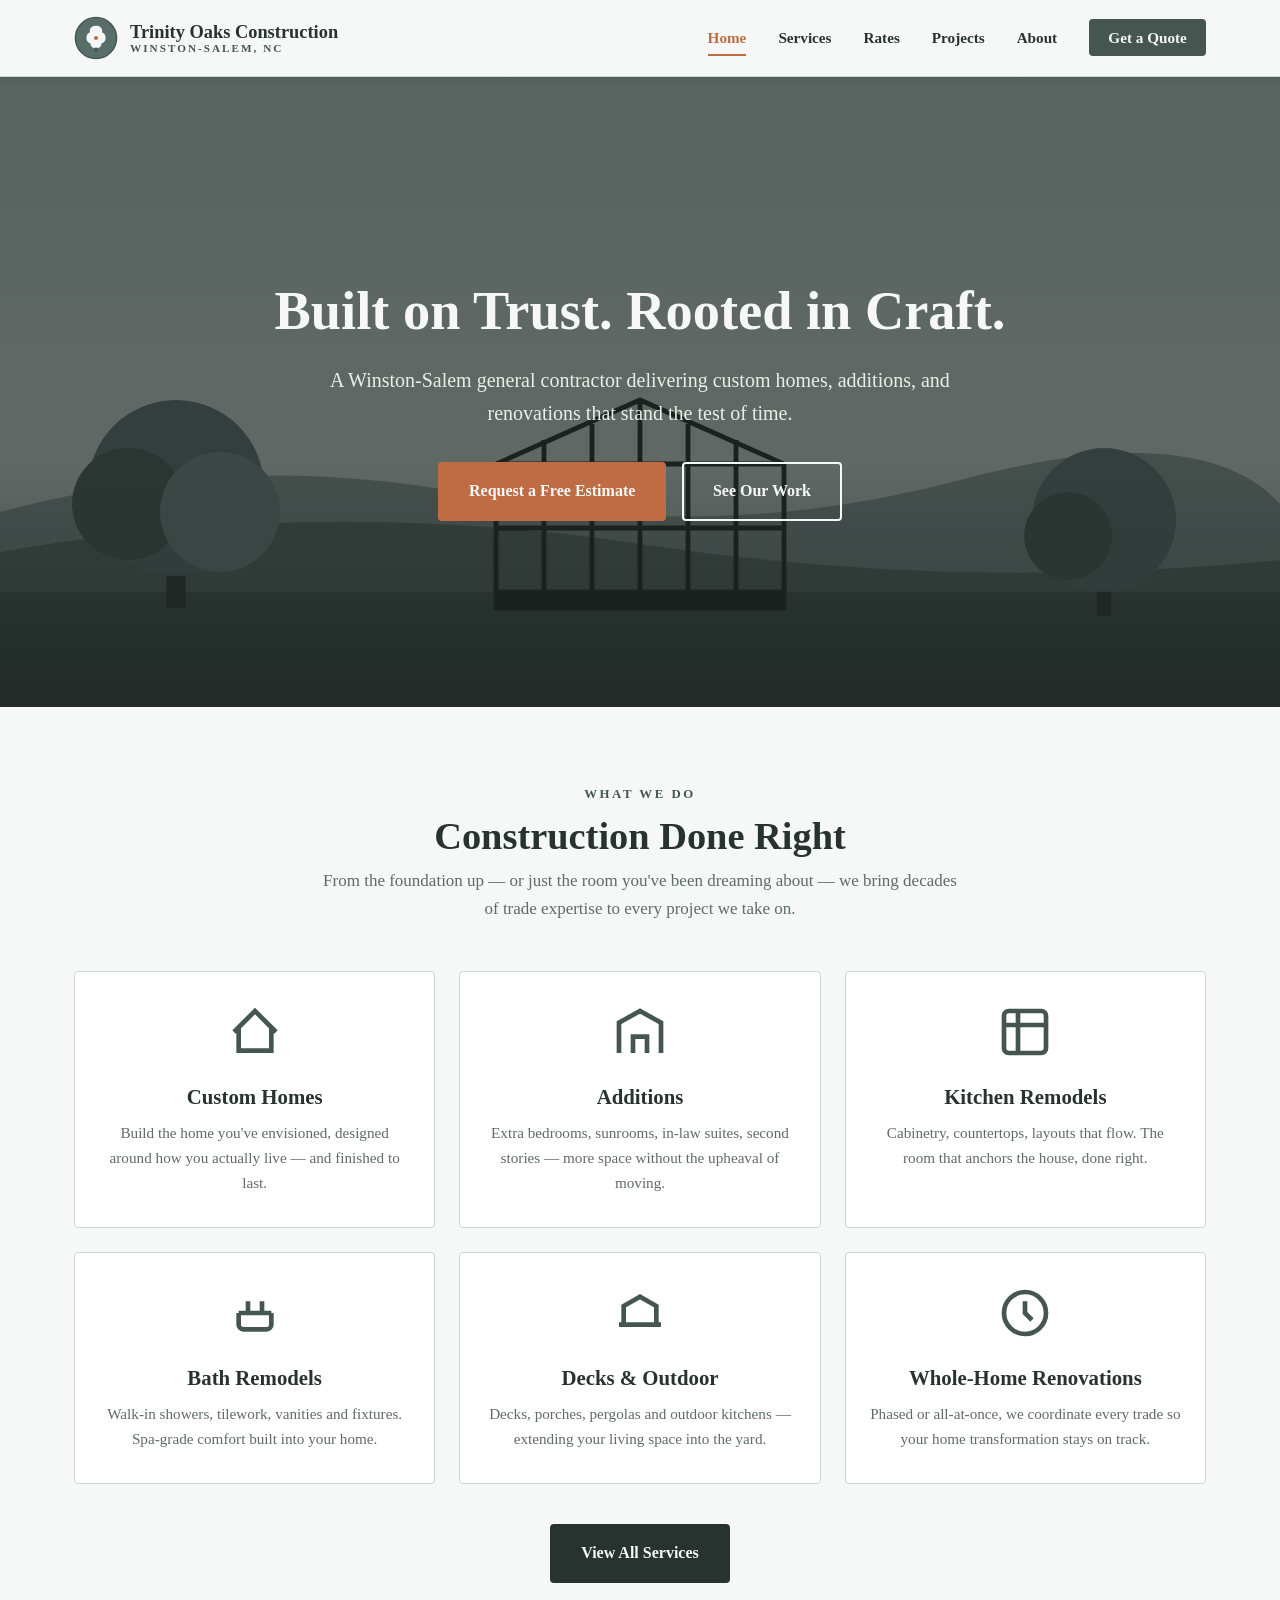
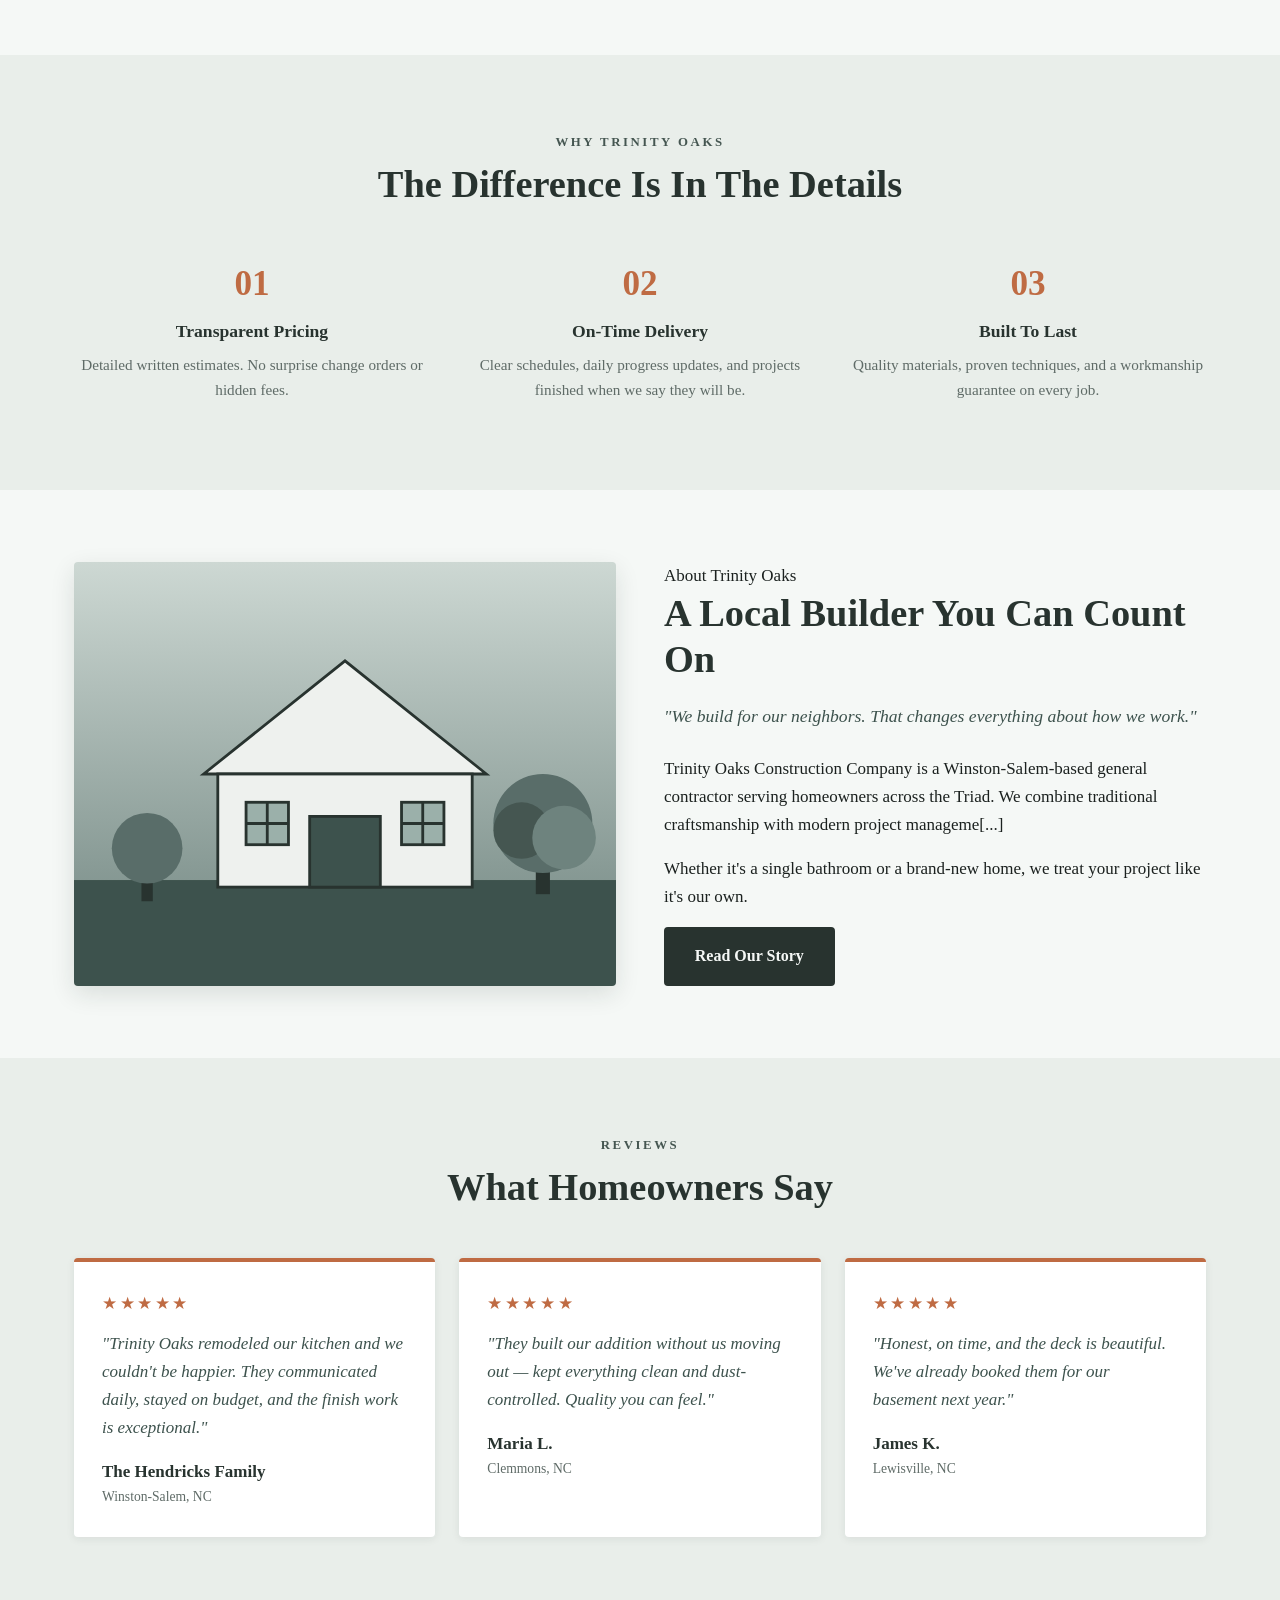
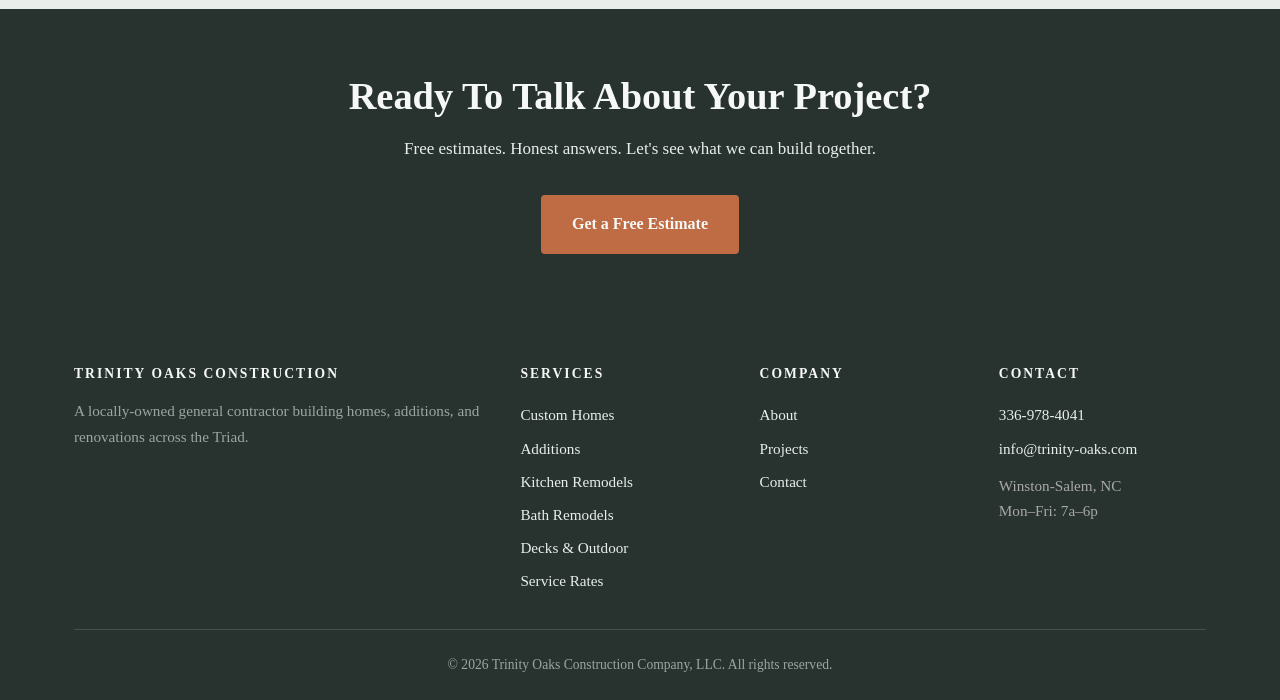
==== commit 44ec48d5: "Remove first feature box entirely and renumber remaining features" ====
--- a/site/index.html
+++ b/site/index.html
@@ -105,21 +105,16 @@
         <div class="features-grid">
           <div class="feature">
             <div class="num">01</div>
-            <h3>NC-Licensed</h3>
-            <p>Full liability and workers' comp coverage.</p>
+            <h3>Transparent Pricing</h3>
+            <p>Detailed written estimates. No surprise change orders or hidden fees.</p>
           </div>
           <div class="feature">
             <div class="num">02</div>
-            <h3>Transparent Pricing</h3>
-            <p>Detailed written estimates. No surprise change orders or hidden fees.</p>
+            <h3>On-Time Delivery</h3>
+            <p>Clear schedules, daily progress updates, and projects finished when we say they will be.</p>
           </div>
           <div class="feature">
             <div class="num">03</div>
-            <h3>On-Time Delivery</h3>
-            <p>Clear schedules, daily progress updates, and projects finished when we say they will be.</p>
-          </div>
-          <div class="feature">
-            <div class="num">04</div>
             <h3>Built To Last</h3>
             <p>Quality materials, proven techniques, and a workmanship guarantee on every job.</p>
           </div>
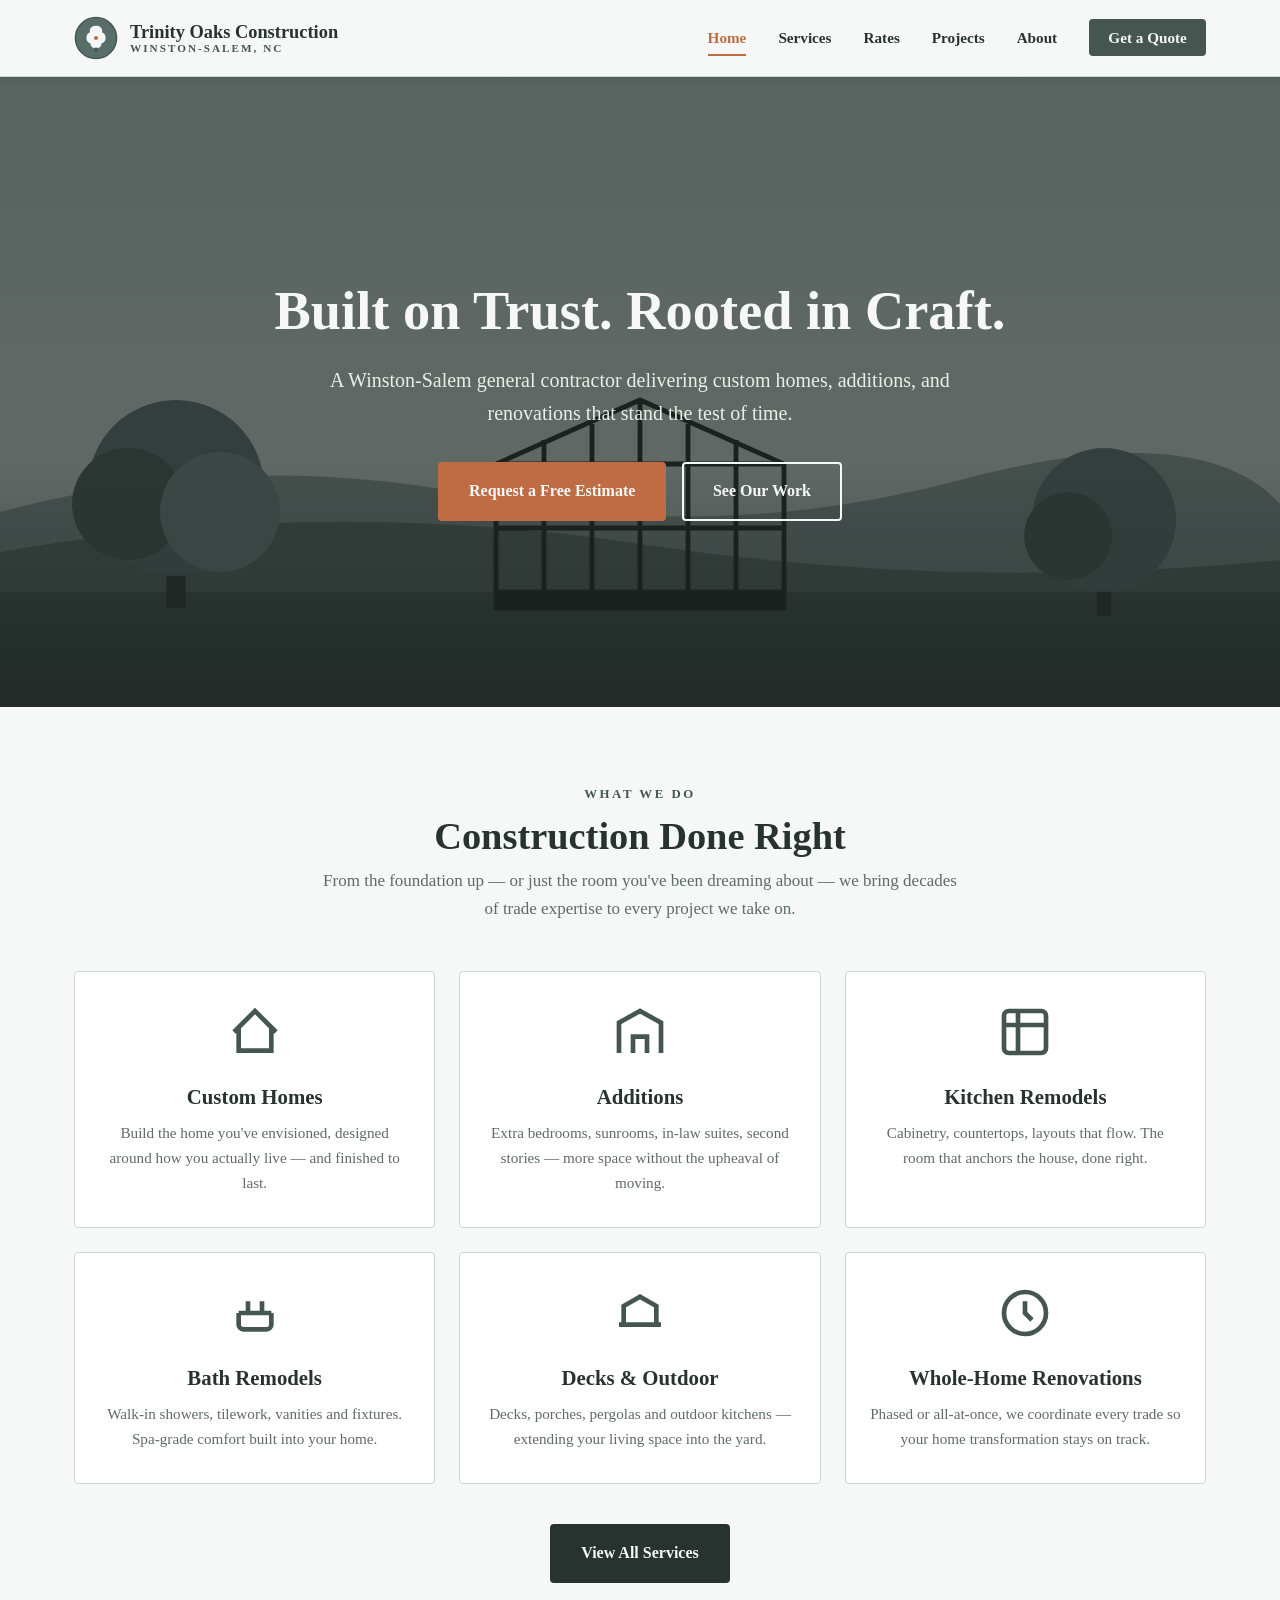
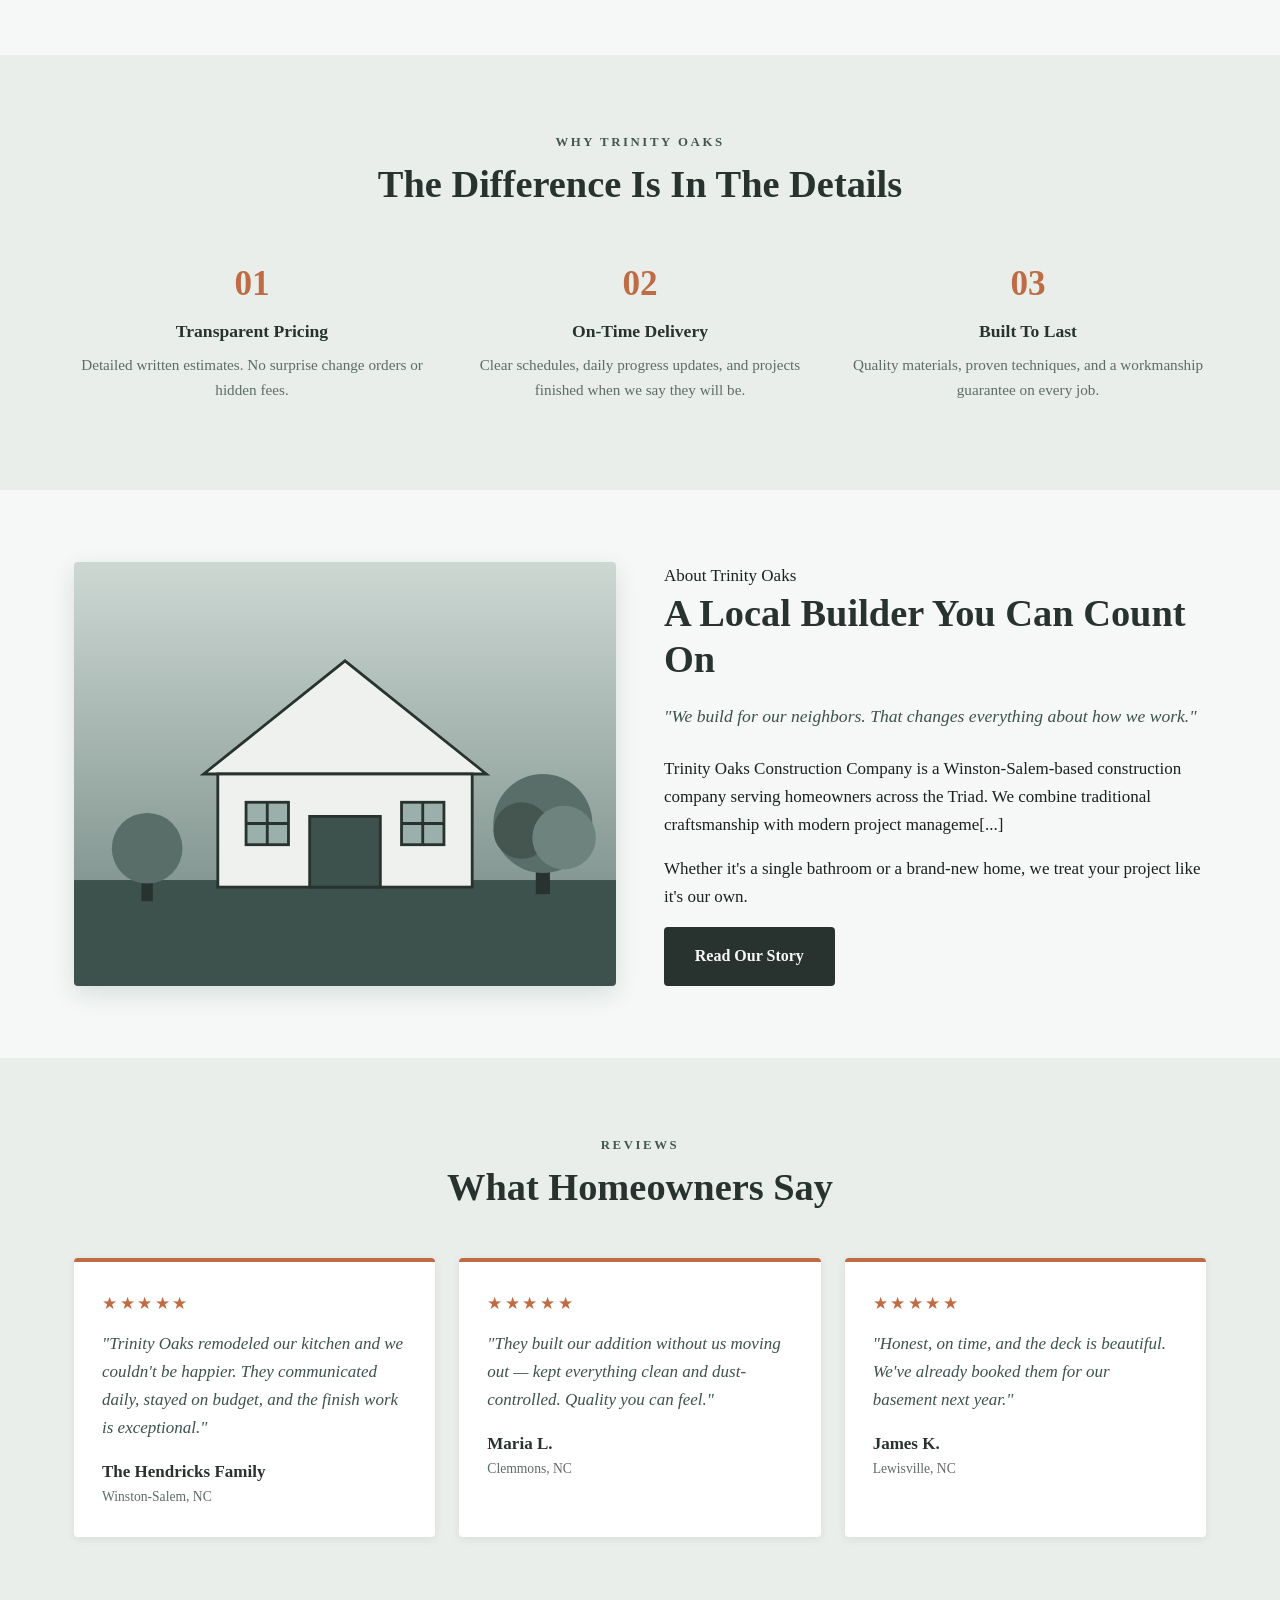
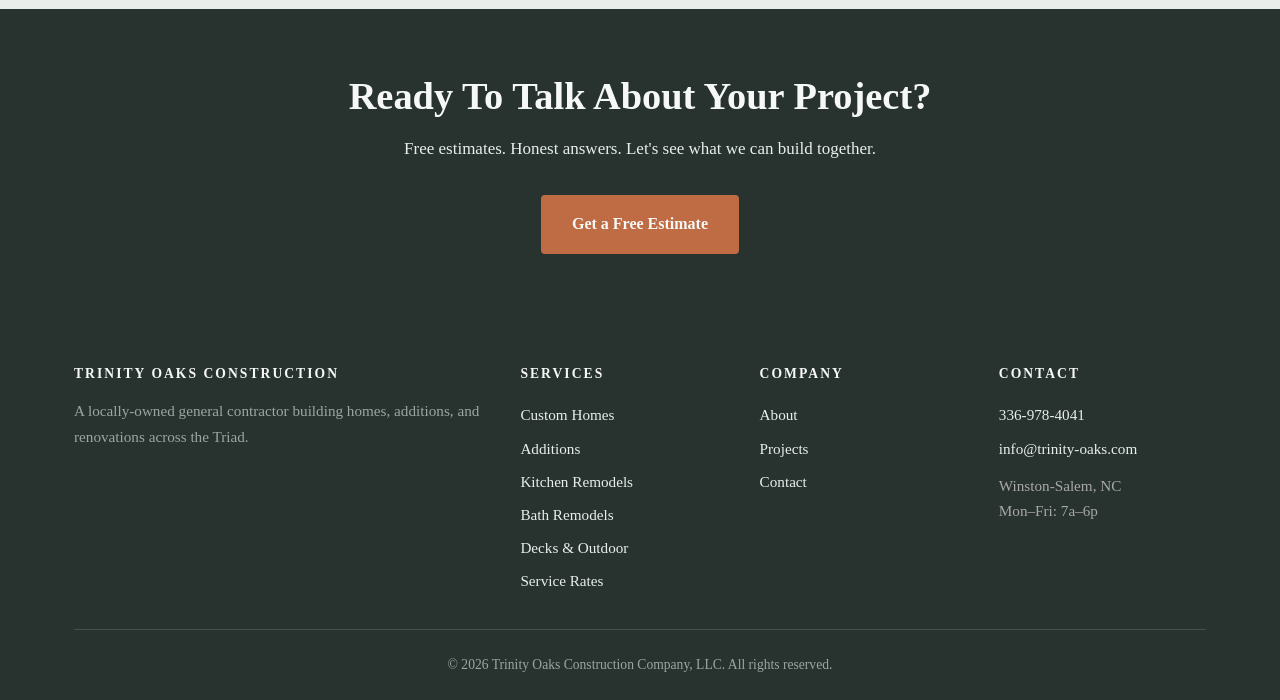
==== commit 7da5ffcb: "Remove "general contractor" from About Trinity Oaks section" ====
--- a/site/index.html
+++ b/site/index.html
@@ -130,7 +130,7 @@
             <span class="eyebrow">About Trinity Oaks</span>
             <h2>A Local Builder You Can Count On</h2>
             <p class="lead">"We build for our neighbors. That changes everything about how we work."</p>
-            <p>Trinity Oaks Construction Company is a Winston-Salem-based general contractor serving homeowners across the Triad. We combine traditional craftsmanship with modern project manageme[...]
+            <p>Trinity Oaks Construction Company is a Winston-Salem-based construction company serving homeowners across the Triad. We combine traditional craftsmanship with modern project manageme[...]
             <p>Whether it's a single bathroom or a brand-new home, we treat your project like it's our own.</p>
             <a href="about.html" class="btn btn-dark">Read Our Story</a>
           </div>
